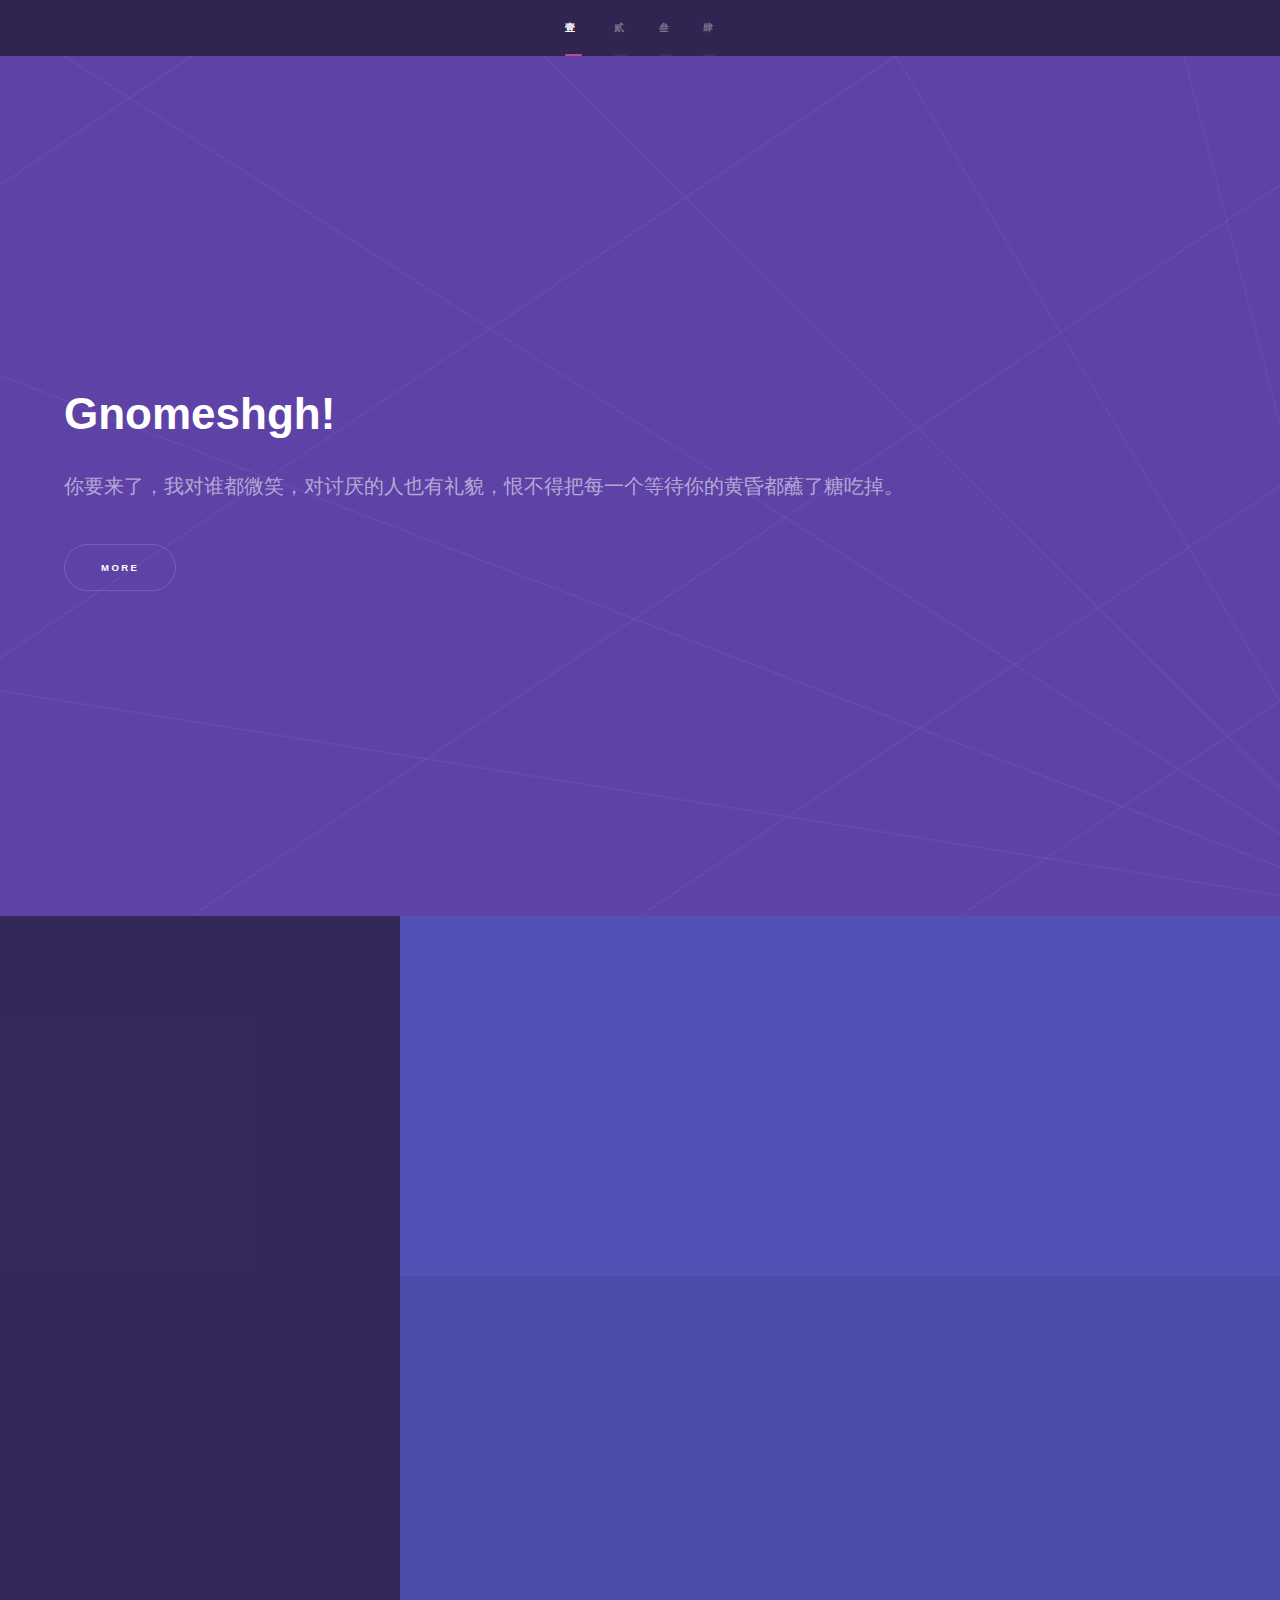
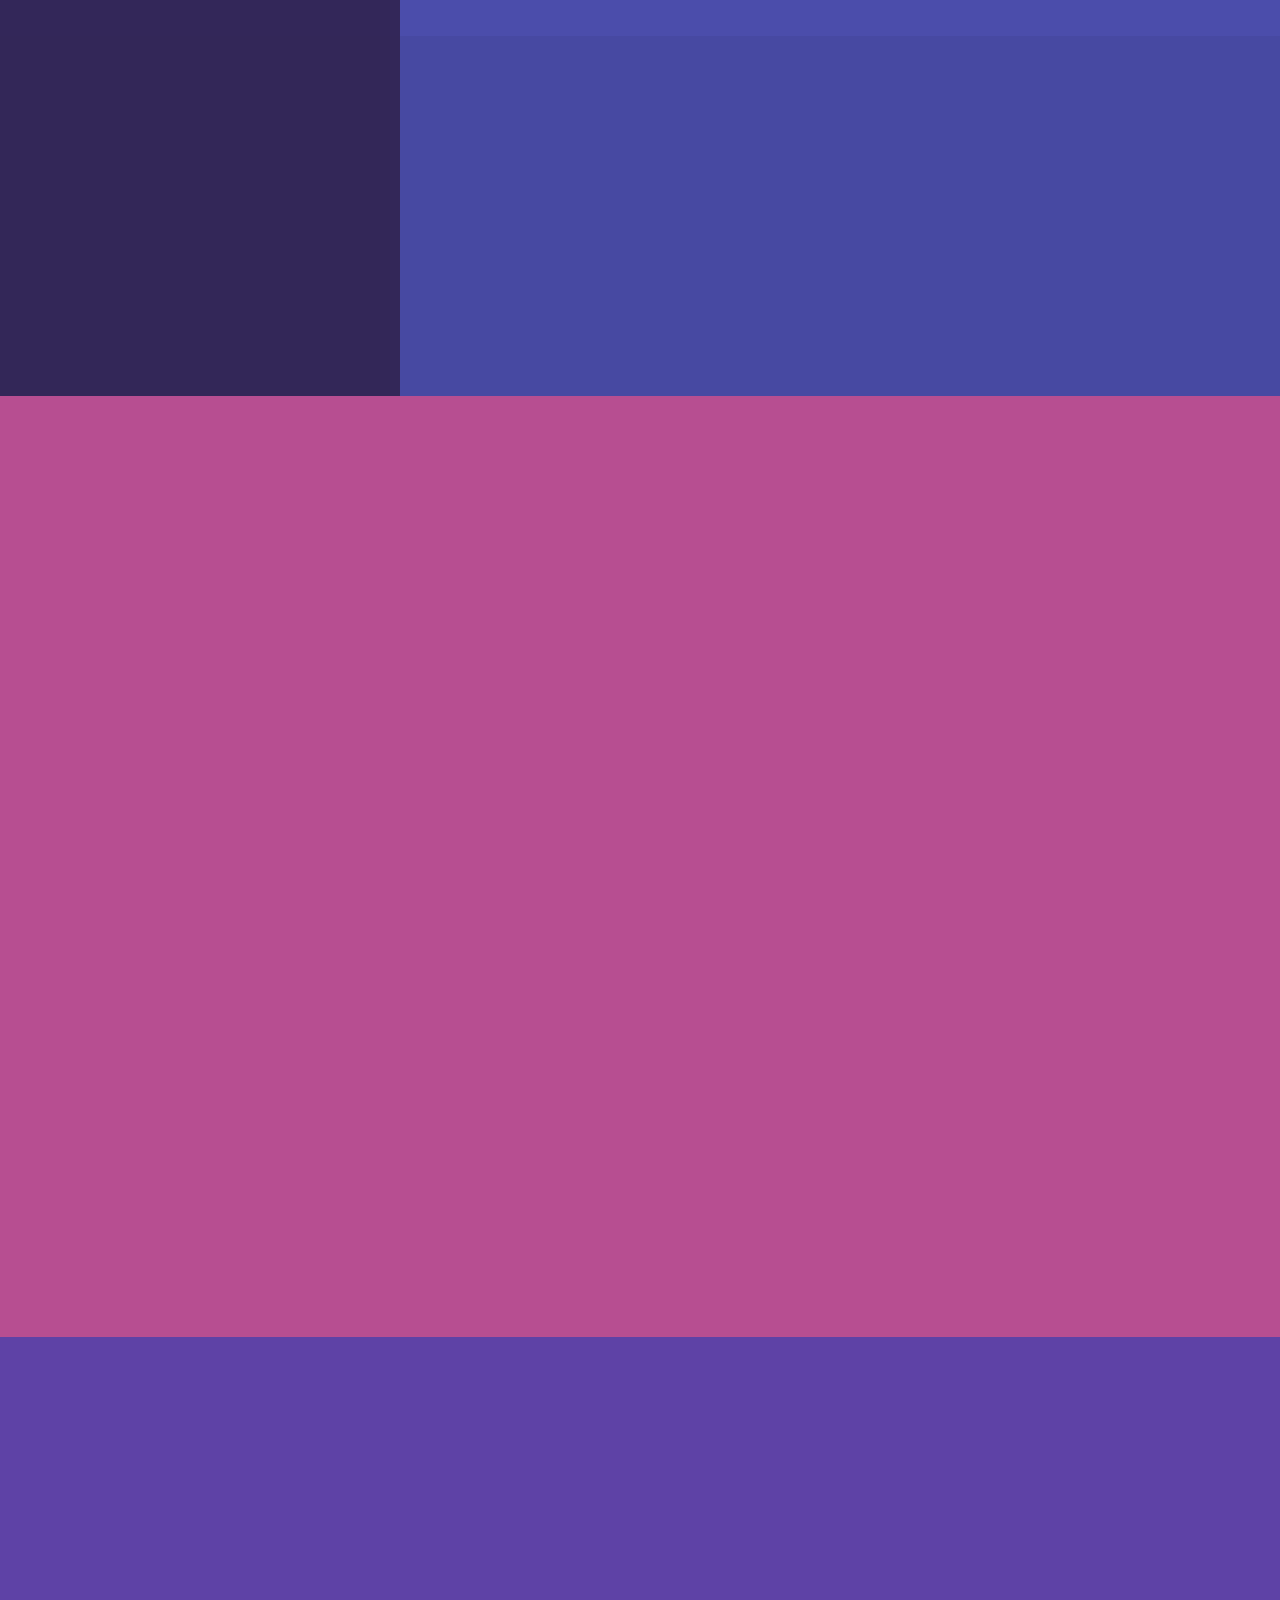
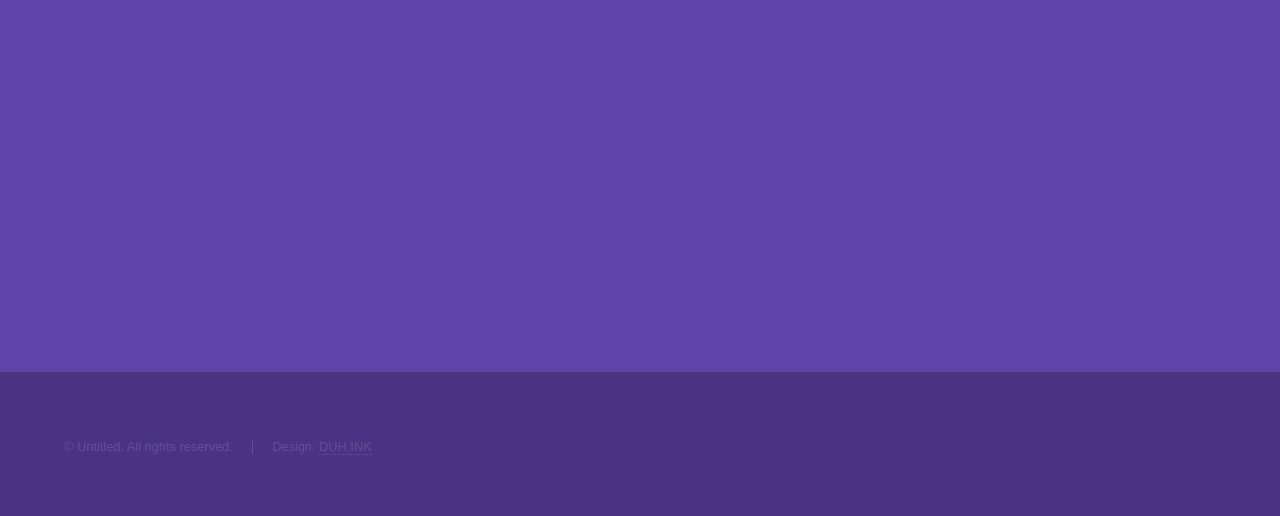
==== index.html @ c369864c "Add files via upload" ====
<!DOCTYPE HTML>
<!--
	Hyperspace by HTML5 UP
	html5up.net | @ajlkn
	Free for personal and commercial use under the CCA 3.0 license (html5up.net/license)
-->
<html>
	<head>
		<title>Welcome Gnomeshgh Website</title>
		<meta charset="utf-8" />
		<meta name="viewport" content="width=device-width, initial-scale=1, user-scalable=no" />
		<link rel="stylesheet" href="assets/css/main.css" />
		<noscript><link rel="stylesheet" href="assets/css/noscript.css" /></noscript>
	</head>
	<body class="is-preload">

		<!-- Sidebar -->
			<section id="sidebar">
				<div class="inner">
					<nav>
						<ul>
							<li><a href="#intro">壹&nbsp; </a></li>
							<li><a href="#one">貳</a></li>
							<li><a href="#two">叁</a></li>
							<li><a href="#three">肆</a></li>
						</ul>
					</nav>
				</div>
			</section>

		<!-- Wrapper -->
			<div id="wrapper">

				<!-- Intro -->
					<section id="intro" class="wrapper style1 fullscreen fade-up">
						<div class="inner">
							<h1>Gnomeshgh!</h1>
							<p>你要来了，我对谁都微笑，对讨厌的人也有礼貌，恨不得把每一个等待你的黄昏都蘸了糖吃掉。</p>
							<ul class="actions">
								<li><a href="#one" class="button scrolly">More</a></li>
							</ul>
						</div>
					</section>

				<!-- One -->
					<section id="one" class="wrapper style2 spotlights">
						<section>
							<a href="#" class="image"><img src="images/pic09.jpg" alt="" data-position="center center" /></a>
							<div class="content">
								<div class="inner">
									<h2>Sed ipsum dolor</h2>
									<p>Phasellus convallis elit id ullamcorper pulvinar. Duis aliquam turpis mauris, eu ultricies erat malesuada quis. Aliquam dapibus.</p>
									<ul class="actions">
										<li><a href="generic.html" class="button">Learn more</a></li>
									</ul>
								</div>
							</div>
						</section>
						<section>
							<a href="#" class="image"><img src="images/pic07.jpg" alt="" data-position="top center" /></a>
							<div class="content">
								<div class="inner">
									<h2>Feugiat consequat</h2>
									<p>Phasellus convallis elit id ullamcorper pulvinar. Duis aliquam turpis mauris, eu ultricies erat malesuada quis. Aliquam dapibus.</p>
									<ul class="actions">
										<li><a href="generic.html" class="button">Learn more</a></li>
									</ul>
								</div>
							</div>
						</section>
						<section>
							<a href="#" class="image"><img src="images/pic08.jpg" alt="" data-position="25% 25%" /></a>
							<div class="content">
								<div class="inner">
									<h2>Ultricies aliquam</h2>
									<p>Phasellus convallis elit id ullamcorper pulvinar. Duis aliquam turpis mauris, eu ultricies erat malesuada quis. Aliquam dapibus.</p>
									<ul class="actions">
										<li><a href="generic.html" class="button">Learn more</a></li>
									</ul>
								</div>
							</div>
						</section>
					</section>

				<!-- Two -->
					<section id="two" class="wrapper style3 fade-up">
						<div class="inner">
							<h2>What we do</h2>
							<p>Phasellus convallis elit id ullamcorper pulvinar. Duis aliquam turpis mauris, eu ultricies erat malesuada quis. Aliquam dapibus, lacus eget hendrerit bibendum, urna est aliquam sem, sit amet imperdiet est velit quis lorem.</p>
							<div class="features">
								<section>
									<span class="icon solid major fa-code"></span>
									<h3>Lorem ipsum amet</h3>
									<p>Phasellus convallis elit id ullam corper amet et pulvinar. Duis aliquam turpis mauris, sed ultricies erat dapibus.</p>
								</section>
								<section>
									<span class="icon solid major fa-lock"></span>
									<h3>Aliquam sed nullam</h3>
									<p>Phasellus convallis elit id ullam corper amet et pulvinar. Duis aliquam turpis mauris, sed ultricies erat dapibus.</p>
								</section>
								<section>
									<span class="icon solid major fa-cog"></span>
									<h3>Sed erat ullam corper</h3>
									<p>Phasellus convallis elit id ullam corper amet et pulvinar. Duis aliquam turpis mauris, sed ultricies erat dapibus.</p>
								</section>
								<section>
									<span class="icon solid major fa-desktop"></span>
									<h3>Veroeros quis lorem</h3>
									<p>Phasellus convallis elit id ullam corper amet et pulvinar. Duis aliquam turpis mauris, sed ultricies erat dapibus.</p>
								</section>
								<section>
									<span class="icon solid major fa-link"></span>
									<h3>Urna quis bibendum</h3>
									<p>Phasellus convallis elit id ullam corper amet et pulvinar. Duis aliquam turpis mauris, sed ultricies erat dapibus.</p>
								</section>
								<section>
									<span class="icon major fa-gem"></span>
									<h3>Aliquam urna dapibus</h3>
									<p>Phasellus convallis elit id ullam corper amet et pulvinar. Duis aliquam turpis mauris, sed ultricies erat dapibus.</p>
								</section>
							</div>
							<ul class="actions">
								<li><a href="generic.html" class="button">Learn more</a></li>
							</ul>
						</div>
					</section>

				<!-- Three -->
					<section id="three" class="wrapper style1 fade-up">
						<div class="inner">
							<h2>Get in touch</h2>
							<p>你被安稳地爱着呢，应该有做任何事的勇气。</p>
							<div class="split style1">
								<section>
									<form method="post" action="#">
										<div class="fields">
											<div class="field half">
												<label for="name">Name</label>
												<input type="text" name="name" id="name" />
											</div>
											<div class="field half">
												<label for="email">Email</label>
												<input type="text" name="email" id="email" />
											</div>
											<div class="field">
												<label for="message">Message</label>
												<textarea name="message" id="message" rows="5"></textarea>
											</div>
										</div>
										<ul class="actions">
											<li><a href="" class="button submit">Send Message</a></li>
										</ul>
									</form>
								</section>
								<section>
									<ul class="contact">
										<li>
											<h3>Address</h3>
											<span>No. 31 Stadium Road, Xiling District<br />
											Yichang, Hubei<br />
											China</span>
										</li>
										<li>
											<h3>Email</h3>
											<a href="#">1966512614@qq.com</a>
										</li>
										<li>
											<h3>Phone</h3>
											<span>(+86) 155-8316-6600</span>
										</li>
										<li>
											<h3>Social</h3>
											<ul class="icons">
												<li><a href="#" class="icon brands fa-twitter"><span class="label">Twitter</span></a></li>
												<li><a href="#" class="icon brands fa-facebook-f"><span class="label">Facebook</span></a></li>
												<li><a href="https://qdpj.github.io/#" class="icon brands fa-github"><span class="label">GitHub</span></a></li>
												<li><a href="#" class="icon brands fa-instagram"><span class="label">Instagram</span></a></li>
												<li><a href="#" class="icon brands fa-linkedin-in"><span class="label">LinkedIn</span></a></li>
											</ul>
										</li>
									</ul>
								</section>
							</div>
						</div>
					</section>

			</div>

		<!-- Footer -->
			<footer id="footer" class="wrapper style1-alt">
				<div class="inner">
					<ul class="menu">
						<li>&copy; Untitled. All rights reserved.</li><li>Design: <a href="http://www.duh.ink">DUH.INK</a></li>
					</ul>
				</div>
			</footer>

		<!-- Scripts -->
			<script src="assets/js/jquery.min.js"></script>
			<script src="assets/js/jquery.scrollex.min.js"></script>
			<script src="assets/js/jquery.scrolly.min.js"></script>
			<script src="assets/js/browser.min.js"></script>
			<script src="assets/js/breakpoints.min.js"></script>
			<script src="assets/js/util.js"></script>
			<script src="assets/js/main.js"></script>

	</body>
</html>
---- assets/css/main.css ----
@import url(fontawesome-all.min.css);

/*
	Hyperspace by HTML5 UP
	html5up.net | @ajlkn
	Free for personal and commercial use under the CCA 3.0 license (html5up.net/license)
*/

html, body, div, span, applet, object,
iframe, h1, h2, h3, h4, h5, h6, p, blockquote,
pre, a, abbr, acronym, address, big, cite,
code, del, dfn, em, img, ins, kbd, q, s, samp,
small, strike, strong, sub, sup, tt, var, b,
u, i, center, dl, dt, dd, ol, ul, li, fieldset,
form, label, legend, table, caption, tbody,
tfoot, thead, tr, th, td, article, aside,
canvas, details, embed, figure, figcaption,
footer, header, hgroup, menu, nav, output, ruby,
section, summary, time, mark, audio, video {
	margin: 0;
	padding: 0;
	border: 0;
	font-size: 100%;
	font: inherit;
	vertical-align: baseline;}

article, aside, details, figcaption, figure,
footer, header, hgroup, menu, nav, section {
	display: block;}

body {
	line-height: 1;
}

ol, ul {
	list-style: none;
}

blockquote, q {
	quotes: none;
}

	blockquote:before, blockquote:after, q:before, q:after {
		content: '';
		content: none;
	}

table {
	border-collapse: collapse;
	border-spacing: 0;
}

body {
	-webkit-text-size-adjust: none;
}

mark {
	background-color: transparent;
	color: inherit;
}

input::-moz-focus-inner {
	border: 0;
	padding: 0;
}

input, select, textarea {
	-moz-appearance: none;
	-webkit-appearance: none;
	-ms-appearance: none;
	appearance: none;
}

/* Basic */

	@-ms-viewport {
		width: device-width;
	}

	body {
		-ms-overflow-style: scrollbar;
	}

	@media screen and (max-width: 480px) {

		html, body {
			min-width: 320px;
		}

	}

	html {
		box-sizing: border-box;
	}

	*, *:before, *:after {
		box-sizing: inherit;
	}

	body {
		background: #312450;
	}

		body.is-preload *, body.is-preload *:before, body.is-preload *:after {
			-moz-animation: none !important;
			-webkit-animation: none !important;
			-ms-animation: none !important;
			animation: none !important;
			-moz-transition: none !important;
			-webkit-transition: none !important;
			-ms-transition: none !important;
			transition: none !important;
		}

/* Type */

	body, input, select, textarea {
		color: rgba(255, 255, 255, 0.55);
		font-family: Arial, Helvetica, sans-serif;
		font-size: 16.5pt;
		font-weight: normal;
		line-height: 1.75;
	}

		@media screen and (max-width: 1680px) {

			body, input, select, textarea {
				font-size: 13pt;
			}

		}

		@media screen and (max-width: 1280px) {

			body, input, select, textarea {
				font-size: 12pt;
			}

		}

		@media screen and (max-width: 360px) {

			body, input, select, textarea {
				font-size: 11pt;
			}

		}

	a {
		-moz-transition: color 0.2s ease, border-bottom-color 0.2s ease;
		-webkit-transition: color 0.2s ease, border-bottom-color 0.2s ease;
		-ms-transition: color 0.2s ease, border-bottom-color 0.2s ease;
		transition: color 0.2s ease, border-bottom-color 0.2s ease;
		border-bottom: dotted 1px rgba(255, 255, 255, 0.35);
		color: inherit;
		text-decoration: none;
	}

		a:hover {
			border-bottom-color: transparent;
			color: #ffffff;
		}

	strong, b {
		color: #ffffff;
		font-weight: bold;
	}

	em, i {
		font-style: italic;
	}

	p {
		margin: 0 0 2em 0;
	}

	h1, h2, h3, h4, h5, h6 {
		color: #ffffff;
		font-weight: bold;
		line-height: 1.5;
		margin: 0 0 0.5em 0;
	}

		h1 a, h2 a, h3 a, h4 a, h5 a, h6 a {
			color: inherit;
			text-decoration: none;
		}

	h1 {
		font-size: 2.75em;
	}

		h1.major {
			margin: 0 0 1.3em 0;
			position: relative;
			padding-bottom: 0.35em;
		}

			h1.major:after {
				background-image: -moz-linear-gradient(to right, #5e42a6, #b74e91);
				background-image: -webkit-linear-gradient(to right, #5e42a6, #b74e91);
				background-image: -ms-linear-gradient(to right, #5e42a6, #b74e91);
				background-image: linear-gradient(to right, #5e42a6, #b74e91);
				-moz-transition: max-width 0.2s ease;
				-webkit-transition: max-width 0.2s ease;
				-ms-transition: max-width 0.2s ease;
				transition: max-width 0.2s ease;
				border-radius: 0.2em;
				bottom: 0;
				content: '';
				height: 0.05em;
				position: absolute;
				right: 0;
				width: 100%;
			}

	h2 {
		font-size: 1.75em;
	}

	h3 {
		font-size: 1.1em;
	}

	h4 {
		font-size: 1em;
	}

	h5 {
		font-size: 0.8em;
	}

	h6 {
		font-size: 0.6em;
	}

	@media screen and (max-width: 736px) {

		h1 {
			font-size: 2em;
		}

		h2 {
			font-size: 1.25em;
		}

		h3 {
			font-size: 1em;
		}

		h4 {
			font-size: 0.8em;
		}

		h5 {
			font-size: 0.6em;
		}

		h6 {
			font-size: 0.6em;
		}

	}

	sub {
		font-size: 0.8em;
		position: relative;
		top: 0.5em;
	}

	sup {
		font-size: 0.8em;
		position: relative;
		top: -0.5em;
	}

	blockquote {
		border-left: solid 4px rgba(255, 255, 255, 0.15);
		font-style: italic;
		margin: 0 0 2em 0;
		padding: 0.5em 0 0.5em 2em;
	}

	code {
		background: rgba(255, 255, 255, 0.05);
		border-radius: 0.25em;
		border: solid 1px rgba(255, 255, 255, 0.15);
		font-family: "Courier New", monospace;
		font-size: 0.9em;
		margin: 0 0.25em;
		padding: 0.25em 0.65em;
	}

	pre {
		-webkit-overflow-scrolling: touch;
		font-family: "Courier New", monospace;
		font-size: 0.9em;
		margin: 0 0 2em 0;
	}

		pre code {
			display: block;
			line-height: 1.75em;
			padding: 1em 1.5em;
			overflow-x: auto;
		}

	hr {
		border: 0;
		border-bottom: solid 1px rgba(255, 255, 255, 0.15);
		margin: 2em 0;
	}

		hr.major {
			margin: 3em 0;
		}

	.align-left {
		text-align: left;
	}

	.align-center {
		text-align: center;
	}

	.align-right {
		text-align: right;
	}

/* Row */

	.row {
		display: flex;
		flex-wrap: wrap;
		box-sizing: border-box;
		align-items: stretch;
	}

		.row > * {
			box-sizing: border-box;
		}

		.row.gtr-uniform > * > :last-child {
			margin-bottom: 0;
		}

		.row.aln-left {
			justify-content: flex-start;
		}

		.row.aln-center {
			justify-content: center;
		}

		.row.aln-right {
			justify-content: flex-end;
		}

		.row.aln-top {
			align-items: flex-start;
		}

		.row.aln-middle {
			align-items: center;
		}

		.row.aln-bottom {
			align-items: flex-end;
		}

		.row > .imp {
			order: -1;
		}

		.row > .col-1 {
			width: 8.33333%;
		}

		.row > .off-1 {
			margin-left: 8.33333%;
		}

		.row > .col-2 {
			width: 16.66667%;
		}

		.row > .off-2 {
			margin-left: 16.66667%;
		}

		.row > .col-3 {
			width: 25%;
		}

		.row > .off-3 {
			margin-left: 25%;
		}

		.row > .col-4 {
			width: 33.33333%;
		}

		.row > .off-4 {
			margin-left: 33.33333%;
		}

		.row > .col-5 {
			width: 41.66667%;
		}

		.row > .off-5 {
			margin-left: 41.66667%;
		}

		.row > .col-6 {
			width: 50%;
		}

		.row > .off-6 {
			margin-left: 50%;
		}

		.row > .col-7 {
			width: 58.33333%;
		}

		.row > .off-7 {
			margin-left: 58.33333%;
		}

		.row > .col-8 {
			width: 66.66667%;
		}

		.row > .off-8 {
			margin-left: 66.66667%;
		}

		.row > .col-9 {
			width: 75%;
		}

		.row > .off-9 {
			margin-left: 75%;
		}

		.row > .col-10 {
			width: 83.33333%;
		}

		.row > .off-10 {
			margin-left: 83.33333%;
		}

		.row > .col-11 {
			width: 91.66667%;
		}

		.row > .off-11 {
			margin-left: 91.66667%;
		}

		.row > .col-12 {
			width: 100%;
		}

		.row > .off-12 {
			margin-left: 100%;
		}

		.row.gtr-0 {
			margin-top: 0;
			margin-left: 0em;
		}

			.row.gtr-0 > * {
				padding: 0 0 0 0em;
			}

			.row.gtr-0.gtr-uniform {
				margin-top: 0em;
			}

				.row.gtr-0.gtr-uniform > * {
					padding-top: 0em;
				}

		.row.gtr-25 {
			margin-top: 0;
			margin-left: -0.375em;
		}

			.row.gtr-25 > * {
				padding: 0 0 0 0.375em;
			}

			.row.gtr-25.gtr-uniform {
				margin-top: -0.375em;
			}

				.row.gtr-25.gtr-uniform > * {
					padding-top: 0.375em;
				}

		.row.gtr-50 {
			margin-top: 0;
			margin-left: -0.75em;
		}

			.row.gtr-50 > * {
				padding: 0 0 0 0.75em;
			}

			.row.gtr-50.gtr-uniform {
				margin-top: -0.75em;
			}

				.row.gtr-50.gtr-uniform > * {
					padding-top: 0.75em;
				}

		.row {
			margin-top: 0;
			margin-left: -1.5em;
		}

			.row > * {
				padding: 0 0 0 1.5em;
			}

			.row.gtr-uniform {
				margin-top: -1.5em;
			}

				.row.gtr-uniform > * {
					padding-top: 1.5em;
				}

		.row.gtr-150 {
			margin-top: 0;
			margin-left: -2.25em;
		}

			.row.gtr-150 > * {
				padding: 0 0 0 2.25em;
			}

			.row.gtr-150.gtr-uniform {
				margin-top: -2.25em;
			}

				.row.gtr-150.gtr-uniform > * {
					padding-top: 2.25em;
				}

		.row.gtr-200 {
			margin-top: 0;
			margin-left: -3em;
		}

			.row.gtr-200 > * {
				padding: 0 0 0 3em;
			}

			.row.gtr-200.gtr-uniform {
				margin-top: -3em;
			}

				.row.gtr-200.gtr-uniform > * {
					padding-top: 3em;
				}

		@media screen and (max-width: 1680px) {

			.row {
				display: flex;
				flex-wrap: wrap;
				box-sizing: border-box;
				align-items: stretch;
			}

				.row > * {
					box-sizing: border-box;
				}

				.row.gtr-uniform > * > :last-child {
					margin-bottom: 0;
				}

				.row.aln-left {
					justify-content: flex-start;
				}

				.row.aln-center {
					justify-content: center;
				}

				.row.aln-right {
					justify-content: flex-end;
				}

				.row.aln-top {
					align-items: flex-start;
				}

				.row.aln-middle {
					align-items: center;
				}

				.row.aln-bottom {
					align-items: flex-end;
				}

				.row > .imp-xlarge {
					order: -1;
				}

				.row > .col-1-xlarge {
					width: 8.33333%;
				}

				.row > .off-1-xlarge {
					margin-left: 8.33333%;
				}

				.row > .col-2-xlarge {
					width: 16.66667%;
				}

				.row > .off-2-xlarge {
					margin-left: 16.66667%;
				}

				.row > .col-3-xlarge {
					width: 25%;
				}

				.row > .off-3-xlarge {
					margin-left: 25%;
				}

				.row > .col-4-xlarge {
					width: 33.33333%;
				}

				.row > .off-4-xlarge {
					margin-left: 33.33333%;
				}

				.row > .col-5-xlarge {
					width: 41.66667%;
				}

				.row > .off-5-xlarge {
					margin-left: 41.66667%;
				}

				.row > .col-6-xlarge {
					width: 50%;
				}

				.row > .off-6-xlarge {
					margin-left: 50%;
				}

				.row > .col-7-xlarge {
					width: 58.33333%;
				}

				.row > .off-7-xlarge {
					margin-left: 58.33333%;
				}

				.row > .col-8-xlarge {
					width: 66.66667%;
				}

				.row > .off-8-xlarge {
					margin-left: 66.66667%;
				}

				.row > .col-9-xlarge {
					width: 75%;
				}

				.row > .off-9-xlarge {
					margin-left: 75%;
				}

				.row > .col-10-xlarge {
					width: 83.33333%;
				}

				.row > .off-10-xlarge {
					margin-left: 83.33333%;
				}

				.row > .col-11-xlarge {
					width: 91.66667%;
				}

				.row > .off-11-xlarge {
					margin-left: 91.66667%;
				}

				.row > .col-12-xlarge {
					width: 100%;
				}

				.row > .off-12-xlarge {
					margin-left: 100%;
				}

				.row.gtr-0 {
					margin-top: 0;
					margin-left: 0em;
				}

					.row.gtr-0 > * {
						padding: 0 0 0 0em;
					}

					.row.gtr-0.gtr-uniform {
						margin-top: 0em;
					}

						.row.gtr-0.gtr-uniform > * {
							padding-top: 0em;
						}

				.row.gtr-25 {
					margin-top: 0;
					margin-left: -0.375em;
				}

					.row.gtr-25 > * {
						padding: 0 0 0 0.375em;
					}

					.row.gtr-25.gtr-uniform {
						margin-top: -0.375em;
					}

						.row.gtr-25.gtr-uniform > * {
							padding-top: 0.375em;
						}

				.row.gtr-50 {
					margin-top: 0;
					margin-left: -0.75em;
				}

					.row.gtr-50 > * {
						padding: 0 0 0 0.75em;
					}

					.row.gtr-50.gtr-uniform {
						margin-top: -0.75em;
					}

						.row.gtr-50.gtr-uniform > * {
							padding-top: 0.75em;
						}

				.row {
					margin-top: 0;
					margin-left: -1.5em;
				}

					.row > * {
						padding: 0 0 0 1.5em;
					}

					.row.gtr-uniform {
						margin-top: -1.5em;
					}

						.row.gtr-uniform > * {
							padding-top: 1.5em;
						}

				.row.gtr-150 {
					margin-top: 0;
					margin-left: -2.25em;
				}

					.row.gtr-150 > * {
						padding: 0 0 0 2.25em;
					}

					.row.gtr-150.gtr-uniform {
						margin-top: -2.25em;
					}

						.row.gtr-150.gtr-uniform > * {
							padding-top: 2.25em;
						}

				.row.gtr-200 {
					margin-top: 0;
					margin-left: -3em;
				}

					.row.gtr-200 > * {
						padding: 0 0 0 3em;
					}

					.row.gtr-200.gtr-uniform {
						margin-top: -3em;
					}

						.row.gtr-200.gtr-uniform > * {
							padding-top: 3em;
						}

		}

		@media screen and (max-width: 1280px) {

			.row {
				display: flex;
				flex-wrap: wrap;
				box-sizing: border-box;
				align-items: stretch;
			}

				.row > * {
					box-sizing: border-box;
				}

				.row.gtr-uniform > * > :last-child {
					margin-bottom: 0;
				}

				.row.aln-left {
					justify-content: flex-start;
				}

				.row.aln-center {
					justify-content: center;
				}

				.row.aln-right {
					justify-content: flex-end;
				}

				.row.aln-top {
					align-items: flex-start;
				}

				.row.aln-middle {
					align-items: center;
				}

				.row.aln-bottom {
					align-items: flex-end;
				}

				.row > .imp-large {
					order: -1;
				}

				.row > .col-1-large {
					width: 8.33333%;
				}

				.row > .off-1-large {
					margin-left: 8.33333%;
				}

				.row > .col-2-large {
					width: 16.66667%;
				}

				.row > .off-2-large {
					margin-left: 16.66667%;
				}

				.row > .col-3-large {
					width: 25%;
				}

				.row > .off-3-large {
					margin-left: 25%;
				}

				.row > .col-4-large {
					width: 33.33333%;
				}

				.row > .off-4-large {
					margin-left: 33.33333%;
				}

				.row > .col-5-large {
					width: 41.66667%;
				}

				.row > .off-5-large {
					margin-left: 41.66667%;
				}

				.row > .col-6-large {
					width: 50%;
				}

				.row > .off-6-large {
					margin-left: 50%;
				}

				.row > .col-7-large {
					width: 58.33333%;
				}

				.row > .off-7-large {
					margin-left: 58.33333%;
				}

				.row > .col-8-large {
					width: 66.66667%;
				}

				.row > .off-8-large {
					margin-left: 66.66667%;
				}

				.row > .col-9-large {
					width: 75%;
				}

				.row > .off-9-large {
					margin-left: 75%;
				}

				.row > .col-10-large {
					width: 83.33333%;
				}

				.row > .off-10-large {
					margin-left: 83.33333%;
				}

				.row > .col-11-large {
					width: 91.66667%;
				}

				.row > .off-11-large {
					margin-left: 91.66667%;
				}

				.row > .col-12-large {
					width: 100%;
				}

				.row > .off-12-large {
					margin-left: 100%;
				}

				.row.gtr-0 {
					margin-top: 0;
					margin-left: 0em;
				}

					.row.gtr-0 > * {
						padding: 0 0 0 0em;
					}

					.row.gtr-0.gtr-uniform {
						margin-top: 0em;
					}

						.row.gtr-0.gtr-uniform > * {
							padding-top: 0em;
						}

				.row.gtr-25 {
					margin-top: 0;
					margin-left: -0.375em;
				}

					.row.gtr-25 > * {
						padding: 0 0 0 0.375em;
					}

					.row.gtr-25.gtr-uniform {
						margin-top: -0.375em;
					}

						.row.gtr-25.gtr-uniform > * {
							padding-top: 0.375em;
						}

				.row.gtr-50 {
					margin-top: 0;
					margin-left: -0.75em;
				}

					.row.gtr-50 > * {
						padding: 0 0 0 0.75em;
					}

					.row.gtr-50.gtr-uniform {
						margin-top: -0.75em;
					}

						.row.gtr-50.gtr-uniform > * {
							padding-top: 0.75em;
						}

				.row {
					margin-top: 0;
					margin-left: -1.5em;
				}

					.row > * {
						padding: 0 0 0 1.5em;
					}

					.row.gtr-uniform {
						margin-top: -1.5em;
					}

						.row.gtr-uniform > * {
							padding-top: 1.5em;
						}

				.row.gtr-150 {
					margin-top: 0;
					margin-left: -2.25em;
				}

					.row.gtr-150 > * {
						padding: 0 0 0 2.25em;
					}

					.row.gtr-150.gtr-uniform {
						margin-top: -2.25em;
					}

						.row.gtr-150.gtr-uniform > * {
							padding-top: 2.25em;
						}

				.row.gtr-200 {
					margin-top: 0;
					margin-left: -3em;
				}

					.row.gtr-200 > * {
						padding: 0 0 0 3em;
					}

					.row.gtr-200.gtr-uniform {
						margin-top: -3em;
					}

						.row.gtr-200.gtr-uniform > * {
							padding-top: 3em;
						}

		}

		@media screen and (max-width: 980px) {

			.row {
				display: flex;
				flex-wrap: wrap;
				box-sizing: border-box;
				align-items: stretch;
			}

				.row > * {
					box-sizing: border-box;
				}

				.row.gtr-uniform > * > :last-child {
					margin-bottom: 0;
				}

				.row.aln-left {
					justify-content: flex-start;
				}

				.row.aln-center {
					justify-content: center;
				}

				.row.aln-right {
					justify-content: flex-end;
				}

				.row.aln-top {
					align-items: flex-start;
				}

				.row.aln-middle {
					align-items: center;
				}

				.row.aln-bottom {
					align-items: flex-end;
				}

				.row > .imp-medium {
					order: -1;
				}

				.row > .col-1-medium {
					width: 8.33333%;
				}

				.row > .off-1-medium {
					margin-left: 8.33333%;
				}

				.row > .col-2-medium {
					width: 16.66667%;
				}

				.row > .off-2-medium {
					margin-left: 16.66667%;
				}

				.row > .col-3-medium {
					width: 25%;
				}

				.row > .off-3-medium {
					margin-left: 25%;
				}

				.row > .col-4-medium {
					width: 33.33333%;
				}

				.row > .off-4-medium {
					margin-left: 33.33333%;
				}

				.row > .col-5-medium {
					width: 41.66667%;
				}

				.row > .off-5-medium {
					margin-left: 41.66667%;
				}

				.row > .col-6-medium {
					width: 50%;
				}

				.row > .off-6-medium {
					margin-left: 50%;
				}

				.row > .col-7-medium {
					width: 58.33333%;
				}

				.row > .off-7-medium {
					margin-left: 58.33333%;
				}

				.row > .col-8-medium {
					width: 66.66667%;
				}

				.row > .off-8-medium {
					margin-left: 66.66667%;
				}

				.row > .col-9-medium {
					width: 75%;
				}

				.row > .off-9-medium {
					margin-left: 75%;
				}

				.row > .col-10-medium {
					width: 83.33333%;
				}

				.row > .off-10-medium {
					margin-left: 83.33333%;
				}

				.row > .col-11-medium {
					width: 91.66667%;
				}

				.row > .off-11-medium {
					margin-left: 91.66667%;
				}

				.row > .col-12-medium {
					width: 100%;
				}

				.row > .off-12-medium {
					margin-left: 100%;
				}

				.row.gtr-0 {
					margin-top: 0;
					margin-left: 0em;
				}

					.row.gtr-0 > * {
						padding: 0 0 0 0em;
					}

					.row.gtr-0.gtr-uniform {
						margin-top: 0em;
					}

						.row.gtr-0.gtr-uniform > * {
							padding-top: 0em;
						}

				.row.gtr-25 {
					margin-top: 0;
					margin-left: -0.375em;
				}

					.row.gtr-25 > * {
						padding: 0 0 0 0.375em;
					}

					.row.gtr-25.gtr-uniform {
						margin-top: -0.375em;
					}

						.row.gtr-25.gtr-uniform > * {
							padding-top: 0.375em;
						}

				.row.gtr-50 {
					margin-top: 0;
					margin-left: -0.75em;
				}

					.row.gtr-50 > * {
						padding: 0 0 0 0.75em;
					}

					.row.gtr-50.gtr-uniform {
						margin-top: -0.75em;
					}

						.row.gtr-50.gtr-uniform > * {
							padding-top: 0.75em;
						}

				.row {
					margin-top: 0;
					margin-left: -1.5em;
				}

					.row > * {
						padding: 0 0 0 1.5em;
					}

					.row.gtr-uniform {
						margin-top: -1.5em;
					}

						.row.gtr-uniform > * {
							padding-top: 1.5em;
						}

				.row.gtr-150 {
					margin-top: 0;
					margin-left: -2.25em;
				}

					.row.gtr-150 > * {
						padding: 0 0 0 2.25em;
					}

					.row.gtr-150.gtr-uniform {
						margin-top: -2.25em;
					}

						.row.gtr-150.gtr-uniform > * {
							padding-top: 2.25em;
						}

				.row.gtr-200 {
					margin-top: 0;
					margin-left: -3em;
				}

					.row.gtr-200 > * {
						padding: 0 0 0 3em;
					}

					.row.gtr-200.gtr-uniform {
						margin-top: -3em;
					}

						.row.gtr-200.gtr-uniform > * {
							padding-top: 3em;
						}

		}

		@media screen and (max-width: 736px) {

			.row {
				display: flex;
				flex-wrap: wrap;
				box-sizing: border-box;
				align-items: stretch;
			}

				.row > * {
					box-sizing: border-box;
				}

				.row.gtr-uniform > * > :last-child {
					margin-bottom: 0;
				}

				.row.aln-left {
					justify-content: flex-start;
				}

				.row.aln-center {
					justify-content: center;
				}

				.row.aln-right {
					justify-content: flex-end;
				}

				.row.aln-top {
					align-items: flex-start;
				}

				.row.aln-middle {
					align-items: center;
				}

				.row.aln-bottom {
					align-items: flex-end;
				}

				.row > .imp-small {
					order: -1;
				}

				.row > .col-1-small {
					width: 8.33333%;
				}

				.row > .off-1-small {
					margin-left: 8.33333%;
				}

				.row > .col-2-small {
					width: 16.66667%;
				}

				.row > .off-2-small {
					margin-left: 16.66667%;
				}

				.row > .col-3-small {
					width: 25%;
				}

				.row > .off-3-small {
					margin-left: 25%;
				}

				.row > .col-4-small {
					width: 33.33333%;
				}

				.row > .off-4-small {
					margin-left: 33.33333%;
				}

				.row > .col-5-small {
					width: 41.66667%;
				}

				.row > .off-5-small {
					margin-left: 41.66667%;
				}

				.row > .col-6-small {
					width: 50%;
				}

				.row > .off-6-small {
					margin-left: 50%;
				}

				.row > .col-7-small {
					width: 58.33333%;
				}

				.row > .off-7-small {
					margin-left: 58.33333%;
				}

				.row > .col-8-small {
					width: 66.66667%;
				}

				.row > .off-8-small {
					margin-left: 66.66667%;
				}

				.row > .col-9-small {
					width: 75%;
				}

				.row > .off-9-small {
					margin-left: 75%;
				}

				.row > .col-10-small {
					width: 83.33333%;
				}

				.row > .off-10-small {
					margin-left: 83.33333%;
				}

				.row > .col-11-small {
					width: 91.66667%;
				}

				.row > .off-11-small {
					margin-left: 91.66667%;
				}

				.row > .col-12-small {
					width: 100%;
				}

				.row > .off-12-small {
					margin-left: 100%;
				}

				.row.gtr-0 {
					margin-top: 0;
					margin-left: 0em;
				}

					.row.gtr-0 > * {
						padding: 0 0 0 0em;
					}

					.row.gtr-0.gtr-uniform {
						margin-top: 0em;
					}

						.row.gtr-0.gtr-uniform > * {
							padding-top: 0em;
						}

				.row.gtr-25 {
					margin-top: 0;
					margin-left: -0.375em;
				}

					.row.gtr-25 > * {
						padding: 0 0 0 0.375em;
					}

					.row.gtr-25.gtr-uniform {
						margin-top: -0.375em;
					}

						.row.gtr-25.gtr-uniform > * {
							padding-top: 0.375em;
						}

				.row.gtr-50 {
					margin-top: 0;
					margin-left: -0.75em;
				}

					.row.gtr-50 > * {
						padding: 0 0 0 0.75em;
					}

					.row.gtr-50.gtr-uniform {
						margin-top: -0.75em;
					}

						.row.gtr-50.gtr-uniform > * {
							padding-top: 0.75em;
						}

				.row {
					margin-top: 0;
					margin-left: -1.5em;
				}

					.row > * {
						padding: 0 0 0 1.5em;
					}

					.row.gtr-uniform {
						margin-top: -1.5em;
					}

						.row.gtr-uniform > * {
							padding-top: 1.5em;
						}

				.row.gtr-150 {
					margin-top: 0;
					margin-left: -2.25em;
				}

					.row.gtr-150 > * {
						padding: 0 0 0 2.25em;
					}

					.row.gtr-150.gtr-uniform {
						margin-top: -2.25em;
					}

						.row.gtr-150.gtr-uniform > * {
							padding-top: 2.25em;
						}

				.row.gtr-200 {
					margin-top: 0;
					margin-left: -3em;
				}

					.row.gtr-200 > * {
						padding: 0 0 0 3em;
					}

					.row.gtr-200.gtr-uniform {
						margin-top: -3em;
					}

						.row.gtr-200.gtr-uniform > * {
							padding-top: 3em;
						}

		}

		@media screen and (max-width: 480px) {

			.row {
				display: flex;
				flex-wrap: wrap;
				box-sizing: border-box;
				align-items: stretch;
			}

				.row > * {
					box-sizing: border-box;
				}

				.row.gtr-uniform > * > :last-child {
					margin-bottom: 0;
				}

				.row.aln-left {
					justify-content: flex-start;
				}

				.row.aln-center {
					justify-content: center;
				}

				.row.aln-right {
					justify-content: flex-end;
				}

				.row.aln-top {
					align-items: flex-start;
				}

				.row.aln-middle {
					align-items: center;
				}

				.row.aln-bottom {
					align-items: flex-end;
				}

				.row > .imp-xsmall {
					order: -1;
				}

				.row > .col-1-xsmall {
					width: 8.33333%;
				}

				.row > .off-1-xsmall {
					margin-left: 8.33333%;
				}

				.row > .col-2-xsmall {
					width: 16.66667%;
				}

				.row > .off-2-xsmall {
					margin-left: 16.66667%;
				}

				.row > .col-3-xsmall {
					width: 25%;
				}

				.row > .off-3-xsmall {
					margin-left: 25%;
				}

				.row > .col-4-xsmall {
					width: 33.33333%;
				}

				.row > .off-4-xsmall {
					margin-left: 33.33333%;
				}

				.row > .col-5-xsmall {
					width: 41.66667%;
				}

				.row > .off-5-xsmall {
					margin-left: 41.66667%;
				}

				.row > .col-6-xsmall {
					width: 50%;
				}

				.row > .off-6-xsmall {
					margin-left: 50%;
				}

				.row > .col-7-xsmall {
					width: 58.33333%;
				}

				.row > .off-7-xsmall {
					margin-left: 58.33333%;
				}

				.row > .col-8-xsmall {
					width: 66.66667%;
				}

				.row > .off-8-xsmall {
					margin-left: 66.66667%;
				}

				.row > .col-9-xsmall {
					width: 75%;
				}

				.row > .off-9-xsmall {
					margin-left: 75%;
				}

				.row > .col-10-xsmall {
					width: 83.33333%;
				}

				.row > .off-10-xsmall {
					margin-left: 83.33333%;
				}

				.row > .col-11-xsmall {
					width: 91.66667%;
				}

				.row > .off-11-xsmall {
					margin-left: 91.66667%;
				}

				.row > .col-12-xsmall {
					width: 100%;
				}

				.row > .off-12-xsmall {
					margin-left: 100%;
				}

				.row.gtr-0 {
					margin-top: 0;
					margin-left: 0em;
				}

					.row.gtr-0 > * {
						padding: 0 0 0 0em;
					}

					.row.gtr-0.gtr-uniform {
						margin-top: 0em;
					}

						.row.gtr-0.gtr-uniform > * {
							padding-top: 0em;
						}

				.row.gtr-25 {
					margin-top: 0;
					margin-left: -0.375em;
				}

					.row.gtr-25 > * {
						padding: 0 0 0 0.375em;
					}

					.row.gtr-25.gtr-uniform {
						margin-top: -0.375em;
					}

						.row.gtr-25.gtr-uniform > * {
							padding-top: 0.375em;
						}

				.row.gtr-50 {
					margin-top: 0;
					margin-left: -0.75em;
				}

					.row.gtr-50 > * {
						padding: 0 0 0 0.75em;
					}

					.row.gtr-50.gtr-uniform {
						margin-top: -0.75em;
					}

						.row.gtr-50.gtr-uniform > * {
							padding-top: 0.75em;
						}

				.row {
					margin-top: 0;
					margin-left: -1.5em;
				}

					.row > * {
						padding: 0 0 0 1.5em;
					}

					.row.gtr-uniform {
						margin-top: -1.5em;
					}

						.row.gtr-uniform > * {
							padding-top: 1.5em;
						}

				.row.gtr-150 {
					margin-top: 0;
					margin-left: -2.25em;
				}

					.row.gtr-150 > * {
						padding: 0 0 0 2.25em;
					}

					.row.gtr-150.gtr-uniform {
						margin-top: -2.25em;
					}

						.row.gtr-150.gtr-uniform > * {
							padding-top: 2.25em;
						}

				.row.gtr-200 {
					margin-top: 0;
					margin-left: -3em;
				}

					.row.gtr-200 > * {
						padding: 0 0 0 3em;
					}

					.row.gtr-200.gtr-uniform {
						margin-top: -3em;
					}

						.row.gtr-200.gtr-uniform > * {
							padding-top: 3em;
						}

		}

/* Box */

	.box {
		border-radius: 0.25em;
		border: solid 1px rgba(255, 255, 255, 0.15);
		margin-bottom: 2em;
		padding: 1.5em;
	}

		.box > :last-child,
		.box > :last-child > :last-child,
		.box > :last-child > :last-child > :last-child {
			margin-bottom: 0;
		}

		.box.alt {
			border: 0;
			border-radius: 0;
			padding: 0;
		}

/* Button */

	input[type="submit"],
	input[type="reset"],
	input[type="button"],
	button,
	.button {
		-moz-appearance: none;
		-webkit-appearance: none;
		-ms-appearance: none;
		appearance: none;
		-moz-transition: border-color 0.2s ease;
		-webkit-transition: border-color 0.2s ease;
		-ms-transition: border-color 0.2s ease;
		transition: border-color 0.2s ease;
		background-color: transparent;
		border: solid 1px !important;
		border-color: rgba(255, 255, 255, 0.15) !important;
		border-radius: 3em;
		color: #ffffff !important;
		cursor: pointer;
		display: inline-block;
		font-size: 0.6em;
		font-weight: bold;
		height: calc(4.75em + 2px);
		letter-spacing: 0.25em;
		line-height: 4.75em;
		outline: 0;
		padding: 0 3.75em;
		position: relative;
		text-align: center;
		text-decoration: none;
		text-transform: uppercase;
		white-space: nowrap;
	}

		input[type="submit"]:after,
		input[type="reset"]:after,
		input[type="button"]:after,
		button:after,
		.button:after {
			-moz-transform: scale(0.25);
			-webkit-transform: scale(0.25);
			-ms-transform: scale(0.25);
			transform: scale(0.25);
			pointer-events: none;
			-moz-transition: opacity 0.2s ease, -moz-transform 0.2s ease;
			-webkit-transition: opacity 0.2s ease, -webkit-transform 0.2s ease;
			-ms-transition: opacity 0.2s ease, -ms-transform 0.2s ease;
			transition: opacity 0.2s ease, transform 0.2s ease;
			background: #ffffff;
			border-radius: 3em;
			content: '';
			height: 100%;
			left: 0;
			opacity: 0;
			position: absolute;
			top: 0;
			width: 100%;
		}

		input[type="submit"].icon:before,
		input[type="reset"].icon:before,
		input[type="button"].icon:before,
		button.icon:before,
		.button.icon:before {
			margin-right: 0.75em;
		}

		input[type="submit"].fit,
		input[type="reset"].fit,
		input[type="button"].fit,
		button.fit,
		.button.fit {
			width: 100%;
		}

		input[type="submit"].small,
		input[type="reset"].small,
		input[type="button"].small,
		button.small,
		.button.small {
			font-size: 0.4em;
		}

		input[type="submit"].large,
		input[type="reset"].large,
		input[type="button"].large,
		button.large,
		.button.large {
			font-size: 0.8em;
		}

		input[type="submit"].primary,
		input[type="reset"].primary,
		input[type="button"].primary,
		button.primary,
		.button.primary {
			background-color: #ffffff;
			color: #312450 !important;
		}

			input[type="submit"].primary:after,
			input[type="reset"].primary:after,
			input[type="button"].primary:after,
			button.primary:after,
			.button.primary:after {
				display: none;
			}

		input[type="submit"].disabled, input[type="submit"]:disabled,
		input[type="reset"].disabled,
		input[type="reset"]:disabled,
		input[type="button"].disabled,
		input[type="button"]:disabled,
		button.disabled,
		button:disabled,
		.button.disabled,
		.button:disabled {
			cursor: default;
			opacity: 0.5;
			pointer-events: none;
		}

		input[type="submit"]:hover,
		input[type="reset"]:hover,
		input[type="button"]:hover,
		button:hover,
		.button:hover {
			border-color: rgba(255, 255, 255, 0.55) !important;
		}

			input[type="submit"]:hover:after,
			input[type="reset"]:hover:after,
			input[type="button"]:hover:after,
			button:hover:after,
			.button:hover:after {
				opacity: 0.05;
				-moz-transform: scale(1);
				-webkit-transform: scale(1);
				-ms-transform: scale(1);
				transform: scale(1);
			}

			input[type="submit"]:hover:active,
			input[type="reset"]:hover:active,
			input[type="button"]:hover:active,
			button:hover:active,
			.button:hover:active {
				border-color: #ffffff !important;
			}

				input[type="submit"]:hover:active:after,
				input[type="reset"]:hover:active:after,
				input[type="button"]:hover:active:after,
				button:hover:active:after,
				.button:hover:active:after {
					opacity: 0.1;
				}

/* Features */

	.features {
		display: -moz-flex;
		display: -webkit-flex;
		display: -ms-flex;
		display: flex;
		-moz-flex-wrap: wrap;
		-webkit-flex-wrap: wrap;
		-ms-flex-wrap: wrap;
		flex-wrap: wrap;
		border-radius: 0.25em;
		border: solid 1px rgba(255, 255, 255, 0.15);
		background: rgba(255, 255, 255, 0.05);
		margin: 0 0 2em 0;
	}

		.features section {
			padding: 3.5em 3em 1em 7em ;
			width: 50%;
			border-top: solid 1px rgba(255, 255, 255, 0.15);
			position: relative;
		}

			.features section:nth-child(-n + 2) {
				border-top-width: 0;
			}

			.features section:nth-child(2n) {
				border-left: solid 1px rgba(255, 255, 255, 0.15);
			}

			.features section .icon {
				-moz-transition: opacity 0.5s ease, -moz-transform 0.5s ease;
				-webkit-transition: opacity 0.5s ease, -webkit-transform 0.5s ease;
				-ms-transition: opacity 0.5s ease, -ms-transform 0.5s ease;
				transition: opacity 0.5s ease, transform 0.5s ease;
				-moz-transition-delay: 1s;
				-webkit-transition-delay: 1s;
				-ms-transition-delay: 1s;
				transition-delay: 1s;
				-moz-transform: scale(1);
				-webkit-transform: scale(1);
				-ms-transform: scale(1);
				transform: scale(1);
				position: absolute;
				left: 3em;
				top: 3em;
				opacity: 1;
			}

			.features section:nth-child(1) .icon {
				-moz-transition-delay: 0.15s;
				-webkit-transition-delay: 0.15s;
				-ms-transition-delay: 0.15s;
				transition-delay: 0.15s;
			}

			.features section:nth-child(2) .icon {
				-moz-transition-delay: 0.3s;
				-webkit-transition-delay: 0.3s;
				-ms-transition-delay: 0.3s;
				transition-delay: 0.3s;
			}

			.features section:nth-child(3) .icon {
				-moz-transition-delay: 0.45s;
				-webkit-transition-delay: 0.45s;
				-ms-transition-delay: 0.45s;
				transition-delay: 0.45s;
			}

			.features section:nth-child(4) .icon {
				-moz-transition-delay: 0.6s;
				-webkit-transition-delay: 0.6s;
				-ms-transition-delay: 0.6s;
				transition-delay: 0.6s;
			}

			.features section:nth-child(5) .icon {
				-moz-transition-delay: 0.75s;
				-webkit-transition-delay: 0.75s;
				-ms-transition-delay: 0.75s;
				transition-delay: 0.75s;
			}

			.features section:nth-child(6) .icon {
				-moz-transition-delay: 0.9s;
				-webkit-transition-delay: 0.9s;
				-ms-transition-delay: 0.9s;
				transition-delay: 0.9s;
			}

			.features section:nth-child(7) .icon {
				-moz-transition-delay: 1.05s;
				-webkit-transition-delay: 1.05s;
				-ms-transition-delay: 1.05s;
				transition-delay: 1.05s;
			}

			.features section:nth-child(8) .icon {
				-moz-transition-delay: 1.2s;
				-webkit-transition-delay: 1.2s;
				-ms-transition-delay: 1.2s;
				transition-delay: 1.2s;
			}

			.features section:nth-child(9) .icon {
				-moz-transition-delay: 1.35s;
				-webkit-transition-delay: 1.35s;
				-ms-transition-delay: 1.35s;
				transition-delay: 1.35s;
			}

			.features section:nth-child(10) .icon {
				-moz-transition-delay: 1.5s;
				-webkit-transition-delay: 1.5s;
				-ms-transition-delay: 1.5s;
				transition-delay: 1.5s;
			}

			.features section:nth-child(11) .icon {
				-moz-transition-delay: 1.65s;
				-webkit-transition-delay: 1.65s;
				-ms-transition-delay: 1.65s;
				transition-delay: 1.65s;
			}

			.features section:nth-child(12) .icon {
				-moz-transition-delay: 1.8s;
				-webkit-transition-delay: 1.8s;
				-ms-transition-delay: 1.8s;
				transition-delay: 1.8s;
			}

			.features section:nth-child(13) .icon {
				-moz-transition-delay: 1.95s;
				-webkit-transition-delay: 1.95s;
				-ms-transition-delay: 1.95s;
				transition-delay: 1.95s;
			}

			.features section:nth-child(14) .icon {
				-moz-transition-delay: 2.1s;
				-webkit-transition-delay: 2.1s;
				-ms-transition-delay: 2.1s;
				transition-delay: 2.1s;
			}

			.features section:nth-child(15) .icon {
				-moz-transition-delay: 2.25s;
				-webkit-transition-delay: 2.25s;
				-ms-transition-delay: 2.25s;
				transition-delay: 2.25s;
			}

			.features section:nth-child(16) .icon {
				-moz-transition-delay: 2.4s;
				-webkit-transition-delay: 2.4s;
				-ms-transition-delay: 2.4s;
				transition-delay: 2.4s;
			}

			.features section:nth-child(17) .icon {
				-moz-transition-delay: 2.55s;
				-webkit-transition-delay: 2.55s;
				-ms-transition-delay: 2.55s;
				transition-delay: 2.55s;
			}

			.features section:nth-child(18) .icon {
				-moz-transition-delay: 2.7s;
				-webkit-transition-delay: 2.7s;
				-ms-transition-delay: 2.7s;
				transition-delay: 2.7s;
			}

			.features section:nth-child(19) .icon {
				-moz-transition-delay: 2.85s;
				-webkit-transition-delay: 2.85s;
				-ms-transition-delay: 2.85s;
				transition-delay: 2.85s;
			}

			.features section:nth-child(20) .icon {
				-moz-transition-delay: 3s;
				-webkit-transition-delay: 3s;
				-ms-transition-delay: 3s;
				transition-delay: 3s;
			}

		.features.inactive section .icon {
			-moz-transform: scale(0.5);
			-webkit-transform: scale(0.5);
			-ms-transform: scale(0.5);
			transform: scale(0.5);
			opacity: 0;
		}

		@media screen and (max-width: 980px) {

			.features {
				display: block;
			}

				.features section {
					border-top-width: 1px !important;
					border-left-width: 0 !important;
					width: 100%;
				}

					.features section:first-child {
						border-top-width: 0 !important;
					}

		}

		@media screen and (max-width: 736px) {

			.features section {
				padding: 2.5em 1.5em 0.1em 5.5em ;
			}

				.features section .icon {
					left: 1.5em;
					top: 2em;
				}

		}

		@media screen and (max-width: 480px) {

			.features section {
				padding: 2em 1.5em 0.1em 1.5em ;
			}

				.features section .icon {
					left: 0;
					position: relative;
					top: 0;
				}

		}

/* Form */

	form {
		margin: 0 0 2em 0;
	}

		form > :last-child {
			margin-bottom: 0;
		}

		form > .fields {
			display: -moz-flex;
			display: -webkit-flex;
			display: -ms-flex;
			display: flex;
			-moz-flex-wrap: wrap;
			-webkit-flex-wrap: wrap;
			-ms-flex-wrap: wrap;
			flex-wrap: wrap;
			width: calc(100% + 3em);
			margin: -1.5em 0 2em -1.5em;
		}

			form > .fields > .field {
				-moz-flex-grow: 0;
				-webkit-flex-grow: 0;
				-ms-flex-grow: 0;
				flex-grow: 0;
				-moz-flex-shrink: 0;
				-webkit-flex-shrink: 0;
				-ms-flex-shrink: 0;
				flex-shrink: 0;
				padding: 1.5em 0 0 1.5em;
				width: calc(100% - 1.5em);
			}

				form > .fields > .field.half {
					width: calc(50% - 0.75em);
				}

				form > .fields > .field.third {
					width: calc(100%/3 - 0.5em);
				}

				form > .fields > .field.quarter {
					width: calc(25% - 0.375em);
				}

		@media screen and (max-width: 480px) {

			form > .fields {
				width: calc(100% + 3em);
				margin: -1.5em 0 2em -1.5em;
			}

				form > .fields > .field {
					padding: 1.5em 0 0 1.5em;
					width: calc(100% - 1.5em);
				}

					form > .fields > .field.half {
						width: calc(100% - 1.5em);
					}

					form > .fields > .field.third {
						width: calc(100% - 1.5em);
					}

					form > .fields > .field.quarter {
						width: calc(100% - 1.5em);
					}

		}

	label {
		color: #ffffff;
		font-weight: bold;
		line-height: 1.5;
		margin: 0 0 0.7em 0;
		display: block;
		font-size: 1.1em;
	}

	input[type="text"],
	input[type="password"],
	input[type="email"],
	input[type="tel"],
	select,
	textarea {
		-moz-appearance: none;
		-webkit-appearance: none;
		-ms-appearance: none;
		appearance: none;
		background: rgba(255, 255, 255, 0.05);
		border-radius: 0.25em;
		border: none;
		border: solid 1px rgba(255, 255, 255, 0.15);
		color: inherit;
		display: block;
		outline: 0;
		padding: 0 1em;
		text-decoration: none;
		width: 100%;
	}

		input[type="text"]:invalid,
		input[type="password"]:invalid,
		input[type="email"]:invalid,
		input[type="tel"]:invalid,
		select:invalid,
		textarea:invalid {
			box-shadow: none;
		}

		input[type="text"]:focus,
		input[type="password"]:focus,
		input[type="email"]:focus,
		input[type="tel"]:focus,
		select:focus,
		textarea:focus {
			border-color: #ffffff;
			box-shadow: 0 0 0 1px #ffffff;
		}

	select {
		background-image: url("data:image/svg+xml;charset=utf8,%3Csvg xmlns='http://www.w3.org/2000/svg' width='40' height='40' preserveAspectRatio='none' viewBox='0 0 40 40'%3E%3Cpath d='M9.4,12.3l10.4,10.4l10.4-10.4c0.2-0.2,0.5-0.4,0.9-0.4c0.3,0,0.6,0.1,0.9,0.4l3.3,3.3c0.2,0.2,0.4,0.5,0.4,0.9 c0,0.4-0.1,0.6-0.4,0.9L20.7,31.9c-0.2,0.2-0.5,0.4-0.9,0.4c-0.3,0-0.6-0.1-0.9-0.4L4.3,17.3c-0.2-0.2-0.4-0.5-0.4-0.9 c0-0.4,0.1-0.6,0.4-0.9l3.3-3.3c0.2-0.2,0.5-0.4,0.9-0.4S9.1,12.1,9.4,12.3z' fill='rgba(255, 255, 255, 0.15)' /%3E%3C/svg%3E");
		background-size: 1.25rem;
		background-repeat: no-repeat;
		background-position: calc(100% - 1rem) center;
		height: 2.75em;
		padding-right: 2.75em;
		text-overflow: ellipsis;
	}

		select option {
			color: #ffffff;
			background: #312450;
		}

		select:focus::-ms-value {
			background-color: transparent;
		}

		select::-ms-expand {
			display: none;
		}

	input[type="text"],
	input[type="password"],
	input[type="email"],
	select {
		height: 2.75em;
	}

	textarea {
		padding: 0.75em 1em;
	}

		body.is-ie textarea {
			min-height: 10em;
		}

	input[type="checkbox"],
	input[type="radio"] {
		-moz-appearance: none;
		-webkit-appearance: none;
		-ms-appearance: none;
		appearance: none;
		display: block;
		float: left;
		margin-right: -2em;
		opacity: 0;
		width: 1em;
		z-index: -1;
	}

		input[type="checkbox"] + label,
		input[type="radio"] + label {
			text-decoration: none;
			color: rgba(255, 255, 255, 0.55);
			cursor: pointer;
			display: inline-block;
			font-size: 1em;
			font-weight: normal;
			padding-left: 2.4em;
			padding-right: 0.75em;
			position: relative;
		}

			input[type="checkbox"] + label:before,
			input[type="radio"] + label:before {
				-moz-osx-font-smoothing: grayscale;
				-webkit-font-smoothing: antialiased;
				display: inline-block;
				font-style: normal;
				font-variant: normal;
				text-rendering: auto;
				line-height: 1;
				text-transform: none !important;
				font-family: 'Font Awesome 5 Free';
				font-weight: 900;
			}

			input[type="checkbox"] + label:before,
			input[type="radio"] + label:before {
				background: rgba(255, 255, 255, 0.05);
				border-radius: 0.25em;
				border: solid 1px rgba(255, 255, 255, 0.15);
				content: '';
				display: inline-block;
				font-size: 0.8em;
				height: 2.0625em;
				left: 0;
				line-height: 2.0625em;
				position: absolute;
				text-align: center;
				top: 0;
				width: 2.0625em;
			}

		input[type="checkbox"]:checked + label:before,
		input[type="radio"]:checked + label:before {
			background: #ffffff;
			border-color: #ffffff;
			color: #b74e91;
			content: '\f00c';
		}

		input[type="checkbox"]:focus + label:before,
		input[type="radio"]:focus + label:before {
			border-color: #ffffff;
			box-shadow: 0 0 0 1px #ffffff;
		}

	input[type="checkbox"] + label:before {
		border-radius: 0.25em;
	}

	input[type="radio"] + label:before {
		border-radius: 100%;
	}

	::-webkit-input-placeholder {
		color: rgba(255, 255, 255, 0.35) !important;
		opacity: 1.0;
	}

	:-moz-placeholder {
		color: rgba(255, 255, 255, 0.35) !important;
		opacity: 1.0;
	}

	::-moz-placeholder {
		color: rgba(255, 255, 255, 0.35) !important;
		opacity: 1.0;
	}

	:-ms-input-placeholder {
		color: rgba(255, 255, 255, 0.35) !important;
		opacity: 1.0;
	}

/* Icon */

	.icon {
		text-decoration: none;
		border-bottom: none;
		position: relative;
	}

		.icon:before {
			-moz-osx-font-smoothing: grayscale;
			-webkit-font-smoothing: antialiased;
			display: inline-block;
			font-style: normal;
			font-variant: normal;
			text-rendering: auto;
			line-height: 1;
			text-transform: none !important;
			font-family: 'Font Awesome 5 Free';
			font-weight: 400;
		}

		.icon > .label {
			display: none;
		}

		.icon:before {
			line-height: inherit;
		}

		.icon.solid:before {
			font-weight: 900;
		}

		.icon.brands:before {
			font-family: 'Font Awesome 5 Brands';
		}

		.icon.major {
			width: 2.5em;
			height: 2.5em;
			display: block;
			background: #ffffff;
			border-radius: 100%;
			color: #312450;
			text-align: center;
			line-height: 2.5em;
			margin: 0 0 1.3em 0;
		}

			.icon.major:before {
				font-size: 1.25em;
			}

				.wrapper.style1 .icon.major:before {
					color: #5e42a6;
				}

				.wrapper.style1-alt .icon.major:before {
					color: #493382;
				}

				.wrapper.style2 .icon.major:before {
					color: #5052b5;
				}

				.wrapper.style2-alt .icon.major:before {
					color: #3e4094;
				}

				.wrapper.style3 .icon.major:before {
					color: #b74e91;
				}

				.wrapper.style3-alt .icon.major:before {
					color: #953d75;
				}

/* Image */

	.image {
		border-radius: 0.25em;
		border: 0;
		display: inline-block;
		position: relative;
	}

		.image img {
			border-radius: 0.25em;
			display: block;
		}

		.image.left, .image.right {
			max-width: 40%;
		}

			.image.left img, .image.right img {
				width: 100%;
			}

		.image.left {
			float: left;
			margin: 0 1.5em 1em 0;
			top: 0.25em;
		}

		.image.right {
			float: right;
			margin: 0 0 1em 1.5em;
			top: 0.25em;
		}

		.image.fit {
			display: block;
			margin: 0 0 2em 0;
			width: 100%;
		}

			.image.fit img {
				width: 100%;
			}

		.image.main {
			display: block;
			margin: 0 0 3em 0;
			width: 100%;
		}

			.image.main img {
				width: 100%;
			}

/* List */

	ol {
		list-style: decimal;
		margin: 0 0 2em 0;
		padding-left: 1.25em;
	}

		ol li {
			padding-left: 0.25em;
		}

	ul {
		list-style: disc;
		margin: 0 0 2em 0;
		padding-left: 1em;
	}

		ul li {
			padding-left: 0.5em;
		}

		ul.alt {
			list-style: none;
			padding-left: 0;
		}

			ul.alt li {
				border-top: solid 1px rgba(255, 255, 255, 0.15);
				padding: 0.5em 0;
			}

				ul.alt li:first-child {
					border-top: 0;
					padding-top: 0;
				}

	dl {
		margin: 0 0 2em 0;
	}

		dl dt {
			display: block;
			font-weight: bold;
			margin: 0 0 1em 0;
		}

		dl dd {
			margin-left: 2em;
		}

/* Actions */

	ul.actions {
		display: -moz-flex;
		display: -webkit-flex;
		display: -ms-flex;
		display: flex;
		cursor: default;
		list-style: none;
		margin-left: -1em;
		padding-left: 0;
	}

		ul.actions li {
			padding: 0 0 0 1em;
			vertical-align: middle;
		}

		ul.actions.special {
			-moz-justify-content: center;
			-webkit-justify-content: center;
			-ms-justify-content: center;
			justify-content: center;
			width: 100%;
			margin-left: 0;
		}

			ul.actions.special li:first-child {
				padding-left: 0;
			}

		ul.actions.stacked {
			-moz-flex-direction: column;
			-webkit-flex-direction: column;
			-ms-flex-direction: column;
			flex-direction: column;
			margin-left: 0;
		}

			ul.actions.stacked li {
				padding: 1.3em 0 0 0;
			}

				ul.actions.stacked li:first-child {
					padding-top: 0;
				}

		ul.actions.fit {
			width: calc(100% + 1em);
		}

			ul.actions.fit li {
				-moz-flex-grow: 1;
				-webkit-flex-grow: 1;
				-ms-flex-grow: 1;
				flex-grow: 1;
				-moz-flex-shrink: 1;
				-webkit-flex-shrink: 1;
				-ms-flex-shrink: 1;
				flex-shrink: 1;
				width: 100%;
			}

				ul.actions.fit li > * {
					width: 100%;
				}

			ul.actions.fit.stacked {
				width: 100%;
			}

		@media screen and (max-width: 480px) {

			ul.actions:not(.fixed) {
				-moz-flex-direction: column;
				-webkit-flex-direction: column;
				-ms-flex-direction: column;
				flex-direction: column;
				margin-left: 0;
				width: 100% !important;
			}

				ul.actions:not(.fixed) li {
					-moz-flex-grow: 1;
					-webkit-flex-grow: 1;
					-ms-flex-grow: 1;
					flex-grow: 1;
					-moz-flex-shrink: 1;
					-webkit-flex-shrink: 1;
					-ms-flex-shrink: 1;
					flex-shrink: 1;
					padding: 1em 0 0 0;
					text-align: center;
					width: 100%;
				}

					ul.actions:not(.fixed) li > * {
						width: 100%;
					}

					ul.actions:not(.fixed) li:first-child {
						padding-top: 0;
					}

					ul.actions:not(.fixed) li input[type="submit"],
					ul.actions:not(.fixed) li input[type="reset"],
					ul.actions:not(.fixed) li input[type="button"],
					ul.actions:not(.fixed) li button,
					ul.actions:not(.fixed) li .button {
						width: 100%;
					}

						ul.actions:not(.fixed) li input[type="submit"].icon:before,
						ul.actions:not(.fixed) li input[type="reset"].icon:before,
						ul.actions:not(.fixed) li input[type="button"].icon:before,
						ul.actions:not(.fixed) li button.icon:before,
						ul.actions:not(.fixed) li .button.icon:before {
							margin-left: -0.5rem;
						}

		}

/* Contact */

	ul.contact {
		list-style: none;
		padding: 0;
	}

		ul.contact > li {
			padding: 0;
			margin: 1.5em 0 0 0;
		}

			ul.contact > li:first-child {
				margin-top: 0;
			}

/* Icons */

	ul.icons {
		cursor: default;
		list-style: none;
		padding-left: 0;
	}

		ul.icons li {
			display: inline-block;
			padding: 0 0.75em 0 0;
		}

			ul.icons li:last-child {
				padding-right: 0;
			}

			ul.icons li > a, ul.icons li > span {
				border: 0;
			}

				ul.icons li > a .label, ul.icons li > span .label {
					display: none;
				}

/* Menu */

	ul.menu {
		list-style: none;
		padding: 0;
	}

		ul.menu > li {
			border-left: solid 1px rgba(255, 255, 255, 0.15);
			display: inline-block;
			line-height: 1;
			margin-left: 1.5em;
			padding: 0 0 0 1.5em;
		}

			ul.menu > li:first-child {
				border-left: 0;
				margin: 0;
				padding-left: 0;
			}

		@media screen and (max-width: 480px) {

			ul.menu > li {
				border-left: 0;
				display: block;
				line-height: inherit;
				margin: 0.5em 0 0 0;
				padding-left: 0;
			}

		}

/* Section/Article */

	section.special, article.special {
		text-align: center;
	}

	header p {
		color: rgba(255, 255, 255, 0.35);
		position: relative;
		margin: 0 0 1.5em 0;
	}

	header h2 + p {
		font-size: 1.25em;
		margin-top: -1em;
		line-height: 1.5em;
	}

	header h3 + p {
		font-size: 1.1em;
		margin-top: -0.8em;
		line-height: 1.5em;
	}

	header h4 + p,
	header h5 + p,
	header h6 + p {
		font-size: 0.9em;
		margin-top: -0.6em;
		line-height: 1.5em;
	}

/* Split */

	.split {
		display: -moz-flex;
		display: -webkit-flex;
		display: -ms-flex;
		display: flex;
	}

		.split > * {
			width: calc(50% - 2.5em);
		}

		.split > :nth-child(2n - 1) {
			padding-right: 2.5em;
			border-right: solid 1px rgba(255, 255, 255, 0.15);
		}

		.split > :nth-child(2n) {
			padding-left: 2.5em;
		}

		.split.style1 > :nth-child(2n - 1) {
			width: calc(66.66666% - 2.5em);
		}

		.split.style1 > :nth-child(2n) {
			width: calc(33.33333% - 2.5em);
		}

		@media screen and (max-width: 1680px) {

			.split > * {
				width: calc(50% - 2em);
			}

			.split > :nth-child(2n - 1) {
				padding-right: 2em;
			}

			.split > :nth-child(2n) {
				padding-left: 2em;
			}

			.split.style1 > :nth-child(2n - 1) {
				width: calc(66.66666% - 2em);
			}

			.split.style1 > :nth-child(2n) {
				width: calc(33.33333% - 2em);
			}

		}

		@media screen and (max-width: 980px) {

			.split {
				display: block;
			}

				.split > * {
					border-top: solid 1px rgba(255, 255, 255, 0.15);
					margin: 4em 0 0 0;
					padding: 4em 0 0 0;
					width: 100% !important;
				}

				.split > :nth-child(2n - 1) {
					border-right: 0;
					padding-right: 0;
				}

				.split > :nth-child(2n) {
					padding-left: 0;
				}

				.split > :first-child {
					border-top: 0;
					margin-top: 0;
					padding-top: 0;
				}

		}

		@media screen and (max-width: 736px) {

			.split > * {
				margin: 3em 0 0 0;
				padding: 3em 0 0 0;
			}

		}

/* Spotlights */

	.spotlights > section {
		display: -moz-flex;
		display: -webkit-flex;
		display: -ms-flex;
		display: flex;
		-moz-flex-direction: row;
		-webkit-flex-direction: row;
		-ms-flex-direction: row;
		flex-direction: row;
		min-height: 22.5em;
	}

		body.is-ie .spotlights > section {
			min-height: 0;
		}

		.spotlights > section > .image {
			background-position: center center;
			background-size: cover;
			border-radius: 0;
			display: block;
			position: relative;
			width: 25em;
		}

			.spotlights > section > .image img {
				border-radius: 0;
				display: block;
			}

			.spotlights > section > .image:before {
				-moz-transition: opacity 1s ease;
				-webkit-transition: opacity 1s ease;
				-ms-transition: opacity 1s ease;
				transition: opacity 1s ease;
				background: rgba(49, 36, 80, 0.9);
				content: '';
				display: block;
				height: 100%;
				left: 0;
				opacity: 0;
				position: absolute;
				top: 0;
				width: 100%;
			}

		.spotlights > section > .content {
			padding: 4em 5em 2em 5em ;
			display: -moz-flex;
			display: -webkit-flex;
			display: -ms-flex;
			display: flex;
			-moz-flex-direction: column;
			-webkit-flex-direction: column;
			-ms-flex-direction: column;
			flex-direction: column;
			-moz-justify-content: center;
			-webkit-justify-content: center;
			-ms-justify-content: center;
			justify-content: center;
			width: 50em;
			-ms-flex: 1;
		}

			.spotlights > section > .content > .inner {
				-moz-transform: translateX(0) translateY(0);
				-webkit-transform: translateX(0) translateY(0);
				-ms-transform: translateX(0) translateY(0);
				transform: translateX(0) translateY(0);
				-moz-transition: opacity 1s ease, -moz-transform 1s ease;
				-webkit-transition: opacity 1s ease, -webkit-transform 1s ease;
				-ms-transition: opacity 1s ease, -ms-transform 1s ease;
				transition: opacity 1s ease, transform 1s ease;
				opacity: 1;
			}

		.spotlights > section:nth-child(2) {
			background-color: rgba(0, 0, 0, 0.05);
		}

		.spotlights > section:nth-child(3) {
			background-color: rgba(0, 0, 0, 0.1);
		}

		.spotlights > section.inactive > .image:before,
		body.is-preload .spotlights > section > .image:before {
			opacity: 1;
		}

		.spotlights > section.inactive > .content > .inner,
		body.is-preload .spotlights > section > .content > .inner {
			-moz-transform: translateX(-1em);
			-webkit-transform: translateX(-1em);
			-ms-transform: translateX(-1em);
			transform: translateX(-1em);
			opacity: 0;
		}

		@media screen and (max-width: 1680px) {

			.spotlights > section > .content {
				padding: 4em 4em 2em 4em ;
			}

		}

		@media screen and (max-width: 980px) {

			.spotlights > section {
				display: block;
			}

				.spotlights > section > .image {
					width: 100%;
					height: 50vh;
				}

				.spotlights > section > .content {
					width: 100%;
				}

				.spotlights > section.inactive > .content > .inner,
				body.is-preload .spotlights > section > .content > .inner {
					-moz-transform: translateY(1em);
					-webkit-transform: translateY(1em);
					-ms-transform: translateY(1em);
					transform: translateY(1em);
				}

		}

		@media screen and (max-width: 736px) {

			.spotlights > section > .image {
				height: 50vh;
				min-height: 15em;
			}

			.spotlights > section > .content {
				padding: 3em 2em 1em 2em ;
			}

		}

/* Table */

	.table-wrapper {
		-webkit-overflow-scrolling: touch;
		overflow-x: auto;
	}

	table {
		margin: 0 0 2em 0;
		width: 100%;
	}

		table tbody tr {
			border: solid 1px rgba(255, 255, 255, 0.15);
			border-left: 0;
			border-right: 0;
		}

			table tbody tr:nth-child(2n + 1) {
				background-color: rgba(255, 255, 255, 0.05);
			}

		table td {
			padding: 0.75em 0.75em;
		}

		table th {
			color: #ffffff;
			font-size: 1em;
			font-weight: bold;
			padding: 0 0.75em 0.75em 0.75em;
			text-align: left;
		}

		table thead {
			border-bottom: solid 2px rgba(255, 255, 255, 0.15);
		}

		table tfoot {
			border-top: solid 2px rgba(255, 255, 255, 0.15);
		}

		table.alt {
			border-collapse: separate;
		}

			table.alt tbody tr td {
				border: solid 1px rgba(255, 255, 255, 0.15);
				border-left-width: 0;
				border-top-width: 0;
			}

				table.alt tbody tr td:first-child {
					border-left-width: 1px;
				}

			table.alt tbody tr:first-child td {
				border-top-width: 1px;
			}

			table.alt thead {
				border-bottom: 0;
			}

			table.alt tfoot {
				border-top: 0;
			}

/* Wrapper */

	.wrapper {
		position: relative;
	}

		.wrapper > .inner {
			padding: 5em 5em 3em 5em ;
			max-width: 100%;
			width: 75em;
		}

			@media screen and (max-width: 1680px) {

				.wrapper > .inner {
					padding: 4em 4em 2em 4em ;
				}

			}

			@media screen and (max-width: 1280px) {

				.wrapper > .inner {
					width: 100%;
				}

			}

			@media screen and (max-width: 736px) {

				.wrapper > .inner {
					padding: 3em 2em 1em 2em ;
				}

			}

		.wrapper.alt {
			background-color: #261c3e;
		}

		.wrapper.style1 {
			background-color: #5e42a6;
		}

		.wrapper.style1-alt {
			background-color: #493382;
		}

		.wrapper.style2 {
			background-color: #5052b5;
		}

		.wrapper.style2-alt {
			background-color: #3e4094;
		}

		.wrapper.style3 {
			background-color: #b74e91;
		}

		.wrapper.style3-alt {
			background-color: #953d75;
		}

		.wrapper.fullscreen {
			display: -moz-flex;
			display: -webkit-flex;
			display: -ms-flex;
			display: flex;
			-moz-flex-direction: column;
			-webkit-flex-direction: column;
			-ms-flex-direction: column;
			flex-direction: column;
			-moz-justify-content: center;
			-webkit-justify-content: center;
			-ms-justify-content: center;
			justify-content: center;
			min-height: 100vh;
		}

			body.is-ie .wrapper.fullscreen {
				height: 100vh;
			}

			@media screen and (max-width: 1280px) {

				.wrapper.fullscreen {
					min-height: calc(100vh - 2.5em);
				}

					body.is-ie .wrapper.fullscreen {
						height: calc(100vh - 2.5em);
					}

			}

			@media screen and (max-width: 736px) {

				.wrapper.fullscreen {
					padding: 2em 0;
					min-height: 0;
				}

					body.is-ie .wrapper.fullscreen {
						height: auto;
					}

			}

		.wrapper.fade-up > .inner {
			-moz-transform: translateY(0);
			-webkit-transform: translateY(0);
			-ms-transform: translateY(0);
			transform: translateY(0);
			-moz-transition: opacity 1s ease, -moz-transform 1s ease;
			-webkit-transition: opacity 1s ease, -webkit-transform 1s ease;
			-ms-transition: opacity 1s ease, -ms-transform 1s ease;
			transition: opacity 1s ease, transform 1s ease;
			opacity: 1.0;
		}

		.wrapper.fade-up.inactive > .inner,
		body.is-preload .wrapper.fade-up > .inner {
			opacity: 0;
			-moz-transform: translateY(1em);
			-webkit-transform: translateY(1em);
			-ms-transform: translateY(1em);
			transform: translateY(1em);
		}

		.wrapper.fade-down > .inner {
			-moz-transform: translateY(0);
			-webkit-transform: translateY(0);
			-ms-transform: translateY(0);
			transform: translateY(0);
			-moz-transition: opacity 1s ease, -moz-transform 1s ease;
			-webkit-transition: opacity 1s ease, -webkit-transform 1s ease;
			-ms-transition: opacity 1s ease, -ms-transform 1s ease;
			transition: opacity 1s ease, transform 1s ease;
			opacity: 1.0;
		}

		.wrapper.fade-down.inactive > .inner,
		body.is-preload .wrapper.fade-down > .inner {
			opacity: 0;
			-moz-transform: translateY(-1em);
			-webkit-transform: translateY(-1em);
			-ms-transform: translateY(-1em);
			transform: translateY(-1em);
		}

		.wrapper.fade > .inner {
			-moz-transition: opacity 1s ease;
			-webkit-transition: opacity 1s ease;
			-ms-transition: opacity 1s ease;
			transition: opacity 1s ease;
			opacity: 1.0;
		}

		.wrapper.fade.inactive > .inner,
		body.is-preload .wrapper.fade > .inner {
			opacity: 0;
		}

/* Header */

	#header {
		display: -moz-flex;
		display: -webkit-flex;
		display: -ms-flex;
		display: flex;
		background-color: #5e42a6;
		cursor: default;
		padding: 1.75em 2em;
	}

		#header > .title {
			border: 0;
			color: #ffffff;
			display: block;
			font-size: 1.25em;
			font-weight: bold;
		}

		#header > nav {
			-moz-flex: 1;
			-webkit-flex: 1;
			-ms-flex: 1;
			flex: 1;
			text-align: right;
		}

			#header > nav > ul {
				margin: 0;
				padding: 0;
			}

				#header > nav > ul > li {
					display: inline-block;
					margin-left: 1.75em;
					padding: 0;
					vertical-align: middle;
				}

					#header > nav > ul > li:first-child {
						margin-left: 0;
					}

					#header > nav > ul > li a {
						border: 0;
						color: rgba(255, 255, 255, 0.35);
						display: inline-block;
						font-size: 0.6em;
						font-weight: bold;
						letter-spacing: 0.25em;
						text-transform: uppercase;
					}

						#header > nav > ul > li a:hover {
							color: rgba(255, 255, 255, 0.55);
						}

						#header > nav > ul > li a.active {
							color: #ffffff;
						}

		@media screen and (max-width: 736px) {

			#header {
				padding: 1em 2em;
			}

		}

		@media screen and (max-width: 480px) {

			#header {
				display: block;
				padding: 0 2em;
				text-align: left;
			}

				#header .title {
					font-size: 1.25em;
					padding: 1em 0;
				}

				#header > nav {
					border-top: solid 1px rgba(255, 255, 255, 0.15);
					text-align: inherit;
				}

					#header > nav > ul > li {
						margin-left: 1.5em;
					}

						#header > nav > ul > li a {
							height: 6em;
							line-height: 6em;
						}

		}

/* Wrapper (main) */

	#sidebar + #wrapper {
		margin-left: 18em;
	}

		@media screen and (max-width: 1280px) {

			#sidebar + #wrapper {
				margin-left: 0;
				padding-top: 3.5em;
			}

		}

		@media screen and (max-width: 736px) {

			#sidebar + #wrapper {
				padding-top: 0;
			}

		}

	#header + #wrapper > .wrapper > .inner {
		margin: 0 auto;
	}

/* Footer */

	#sidebar + #wrapper + #footer {
		margin-left: 18em;
	}

		@media screen and (max-width: 1280px) {

			#sidebar + #wrapper + #footer {
				margin-left: 0;
			}

		}

	#footer > .inner a {
		border-bottom-color: rgba(255, 255, 255, 0.15);
	}

		#footer > .inner a:hover {
			border-bottom-color: transparent;
		}

	#footer > .inner .menu {
		font-size: 0.8em;
		color: rgba(255, 255, 255, 0.15);
	}

	#header + #wrapper + #footer > .inner {
		margin: 0 auto;
	}

/* Sidebar */

	#sidebar {
		padding: 2.5em 2.5em 0.5em 2.5em ;
		background: #312450;
		cursor: default;
		height: 100vh;
		left: 0;
		overflow-x: hidden;
		overflow-y: auto;
		position: fixed;
		text-align: right;
		top: 0;
		width: 18em;
		z-index: 10000;
	}

		#sidebar > .inner {
			display: -moz-flex;
			display: -webkit-flex;
			display: -ms-flex;
			display: flex;
			-moz-flex-direction: column;
			-webkit-flex-direction: column;
			-ms-flex-direction: column;
			flex-direction: column;
			-moz-justify-content: center;
			-webkit-justify-content: center;
			-ms-justify-content: center;
			justify-content: center;
			-moz-transform: translateY(0);
			-webkit-transform: translateY(0);
			-ms-transform: translateY(0);
			transform: translateY(0);
			-moz-transition: opacity 1s ease;
			-webkit-transition: opacity 1s ease;
			-ms-transition: opacity 1s ease;
			transition: opacity 1s ease;
			min-height: 100%;
			opacity: 1;
			width: 100%;
		}

			body.is-ie #sidebar > .inner {
				height: 100%;
			}

		#sidebar nav > ul {
			list-style: none;
			padding: 0;
		}

			#sidebar nav > ul > li {
				-moz-transform: translateY(0);
				-webkit-transform: translateY(0);
				-ms-transform: translateY(0);
				transform: translateY(0);
				-moz-transition: opacity 0.15s ease, -moz-transform 0.75s ease;
				-webkit-transition: opacity 0.15s ease, -webkit-transform 0.75s ease;
				-ms-transition: opacity 0.15s ease, -ms-transform 0.75s ease;
				transition: opacity 0.15s ease, transform 0.75s ease;
				margin: 1.5em 0 0 0;
				opacity: 1;
				padding: 0;
				position: relative;
			}

				#sidebar nav > ul > li:first-child {
					margin: 0;
				}

				#sidebar nav > ul > li:nth-child(1) {
					-moz-transition-delay: 0.45s;
					-webkit-transition-delay: 0.45s;
					-ms-transition-delay: 0.45s;
					transition-delay: 0.45s;
				}

				#sidebar nav > ul > li:nth-child(2) {
					-moz-transition-delay: 0.65s;
					-webkit-transition-delay: 0.65s;
					-ms-transition-delay: 0.65s;
					transition-delay: 0.65s;
				}

				#sidebar nav > ul > li:nth-child(3) {
					-moz-transition-delay: 0.85s;
					-webkit-transition-delay: 0.85s;
					-ms-transition-delay: 0.85s;
					transition-delay: 0.85s;
				}

				#sidebar nav > ul > li:nth-child(4) {
					-moz-transition-delay: 1.05s;
					-webkit-transition-delay: 1.05s;
					-ms-transition-delay: 1.05s;
					transition-delay: 1.05s;
				}

				#sidebar nav > ul > li:nth-child(5) {
					-moz-transition-delay: 1.25s;
					-webkit-transition-delay: 1.25s;
					-ms-transition-delay: 1.25s;
					transition-delay: 1.25s;
				}

				#sidebar nav > ul > li:nth-child(6) {
					-moz-transition-delay: 1.45s;
					-webkit-transition-delay: 1.45s;
					-ms-transition-delay: 1.45s;
					transition-delay: 1.45s;
				}

				#sidebar nav > ul > li:nth-child(7) {
					-moz-transition-delay: 1.65s;
					-webkit-transition-delay: 1.65s;
					-ms-transition-delay: 1.65s;
					transition-delay: 1.65s;
				}

				#sidebar nav > ul > li:nth-child(8) {
					-moz-transition-delay: 1.85s;
					-webkit-transition-delay: 1.85s;
					-ms-transition-delay: 1.85s;
					transition-delay: 1.85s;
				}

				#sidebar nav > ul > li:nth-child(9) {
					-moz-transition-delay: 2.05s;
					-webkit-transition-delay: 2.05s;
					-ms-transition-delay: 2.05s;
					transition-delay: 2.05s;
				}

				#sidebar nav > ul > li:nth-child(10) {
					-moz-transition-delay: 2.25s;
					-webkit-transition-delay: 2.25s;
					-ms-transition-delay: 2.25s;
					transition-delay: 2.25s;
				}

				#sidebar nav > ul > li:nth-child(11) {
					-moz-transition-delay: 2.45s;
					-webkit-transition-delay: 2.45s;
					-ms-transition-delay: 2.45s;
					transition-delay: 2.45s;
				}

				#sidebar nav > ul > li:nth-child(12) {
					-moz-transition-delay: 2.65s;
					-webkit-transition-delay: 2.65s;
					-ms-transition-delay: 2.65s;
					transition-delay: 2.65s;
				}

				#sidebar nav > ul > li:nth-child(13) {
					-moz-transition-delay: 2.85s;
					-webkit-transition-delay: 2.85s;
					-ms-transition-delay: 2.85s;
					transition-delay: 2.85s;
				}

				#sidebar nav > ul > li:nth-child(14) {
					-moz-transition-delay: 3.05s;
					-webkit-transition-delay: 3.05s;
					-ms-transition-delay: 3.05s;
					transition-delay: 3.05s;
				}

				#sidebar nav > ul > li:nth-child(15) {
					-moz-transition-delay: 3.25s;
					-webkit-transition-delay: 3.25s;
					-ms-transition-delay: 3.25s;
					transition-delay: 3.25s;
				}

				#sidebar nav > ul > li:nth-child(16) {
					-moz-transition-delay: 3.45s;
					-webkit-transition-delay: 3.45s;
					-ms-transition-delay: 3.45s;
					transition-delay: 3.45s;
				}

				#sidebar nav > ul > li:nth-child(17) {
					-moz-transition-delay: 3.65s;
					-webkit-transition-delay: 3.65s;
					-ms-transition-delay: 3.65s;
					transition-delay: 3.65s;
				}

				#sidebar nav > ul > li:nth-child(18) {
					-moz-transition-delay: 3.85s;
					-webkit-transition-delay: 3.85s;
					-ms-transition-delay: 3.85s;
					transition-delay: 3.85s;
				}

				#sidebar nav > ul > li:nth-child(19) {
					-moz-transition-delay: 4.05s;
					-webkit-transition-delay: 4.05s;
					-ms-transition-delay: 4.05s;
					transition-delay: 4.05s;
				}

				#sidebar nav > ul > li:nth-child(20) {
					-moz-transition-delay: 4.25s;
					-webkit-transition-delay: 4.25s;
					-ms-transition-delay: 4.25s;
					transition-delay: 4.25s;
				}

		#sidebar nav a {
			-moz-transition: color 0.2s ease;
			-webkit-transition: color 0.2s ease;
			-ms-transition: color 0.2s ease;
			transition: color 0.2s ease;
			border: 0;
			color: rgba(255, 255, 255, 0.35);
			display: block;
			font-size: 0.6em;
			font-weight: bold;
			letter-spacing: 0.25em;
			line-height: 1.75;
			outline: 0;
			padding: 1.35em 0;
			position: relative;
			text-decoration: none;
			text-transform: uppercase;
		}

			#sidebar nav a:before, #sidebar nav a:after {
				border-radius: 0.2em;
				bottom: 0;
				content: '';
				height: 0.2em;
				position: absolute;
				right: 0;
				width: 100%;
			}

			#sidebar nav a:before {
				background: #3c2c62;
			}

			#sidebar nav a:after {
				background-image: -moz-linear-gradient(to right, #5e42a6, #b74e91);
				background-image: -webkit-linear-gradient(to right, #5e42a6, #b74e91);
				background-image: -ms-linear-gradient(to right, #5e42a6, #b74e91);
				background-image: linear-gradient(to right, #5e42a6, #b74e91);
				-moz-transition: max-width 0.2s ease;
				-webkit-transition: max-width 0.2s ease;
				-ms-transition: max-width 0.2s ease;
				transition: max-width 0.2s ease;
				max-width: 0;
			}

			#sidebar nav a:hover {
				color: rgba(255, 255, 255, 0.55);
			}

			#sidebar nav a.active {
				color: #ffffff;
			}

				#sidebar nav a.active:after {
					max-width: 100%;
				}

		body.is-preload #sidebar > .inner {
			opacity: 0;
		}

		body.is-preload #sidebar nav ul li {
			-moz-transform: translateY(2em);
			-webkit-transform: translateY(2em);
			-ms-transform: translateY(2em);
			transform: translateY(2em);
			opacity: 0;
		}

		@media screen and (max-width: 1280px) {

			#sidebar {
				height: 3.5em;
				left: 0;
				line-height: 3.5em;
				overflow: hidden;
				padding: 0;
				text-align: center;
				top: 0;
				width: 100%;
			}

				#sidebar > .inner {
					-moz-flex-direction: row;
					-webkit-flex-direction: row;
					-ms-flex-direction: row;
					flex-direction: row;
					-moz-align-items: -moz-stretch;
					-webkit-align-items: -webkit-stretch;
					-ms-align-items: -ms-stretch;
					align-items: stretch;
					height: inherit;
					line-height: inherit;
				}

				#sidebar nav {
					height: inherit;
					line-height: inherit;
				}

					#sidebar nav ul {
						display: -moz-flex;
						display: -webkit-flex;
						display: -ms-flex;
						display: flex;
						height: inherit;
						line-height: inherit;
						margin: 0;
					}

						#sidebar nav ul li {
							display: block;
							height: inherit;
							line-height: inherit;
							margin: 0 0 0 2em;
							padding: 0;
						}

					#sidebar nav a {
						height: inherit;
						line-height: inherit;
						padding: 0;
					}

						#sidebar nav a:after {
							background-image: none;
							background-color: #b74e91;
						}

		}

		@media screen and (max-width: 736px) {

			#sidebar {
				display: none;
			}

		}

/* Intro */

	#intro {
		background-attachment: fixed;
		background-image: url("images/intro.svg");
		background-position: top right;
		background-repeat: no-repeat;
		background-size: 100% 100%;
	}

		#intro p {
			font-size: 1.25em;
		}

			@media screen and (max-width: 980px) {

				#intro p br {
					display: none;
				}

			}

			@media screen and (max-width: 736px) {

				#intro p {
					font-size: 1em;
				}

			}

		@media screen and (max-width: 1280px) {

			#intro {
				background-attachment: scroll;
			}

		}
---- assets/css/noscript.css ----
/*
	Hyperspace by HTML5 UP
	html5up.net | @ajlkn
	Free for personal and commercial use under the CCA 3.0 license (html5up.net/license)
*/

/* Spotlights */

	.spotlights > section > .image:before {
		opacity: 0 !important;
	}

	.spotlights > section > .content > .inner {
		-moz-transform: none !important;
		-webkit-transform: none !important;
		-ms-transform: none !important;
		transform: none !important;
		opacity: 1 !important;
	}

/* Wrapper */

	.wrapper > .inner {
		opacity: 1 !important;
		-moz-transform: none !important;
		-webkit-transform: none !important;
		-ms-transform: none !important;
		transform: none !important;
	}

/* Sidebar */

	#sidebar > .inner {
		opacity: 1 !important;
	}

	#sidebar nav > ul > li {
		-moz-transform: none !important;
		-webkit-transform: none !important;
		-ms-transform: none !important;
		transform: none !important;
		opacity: 1 !important;
	}
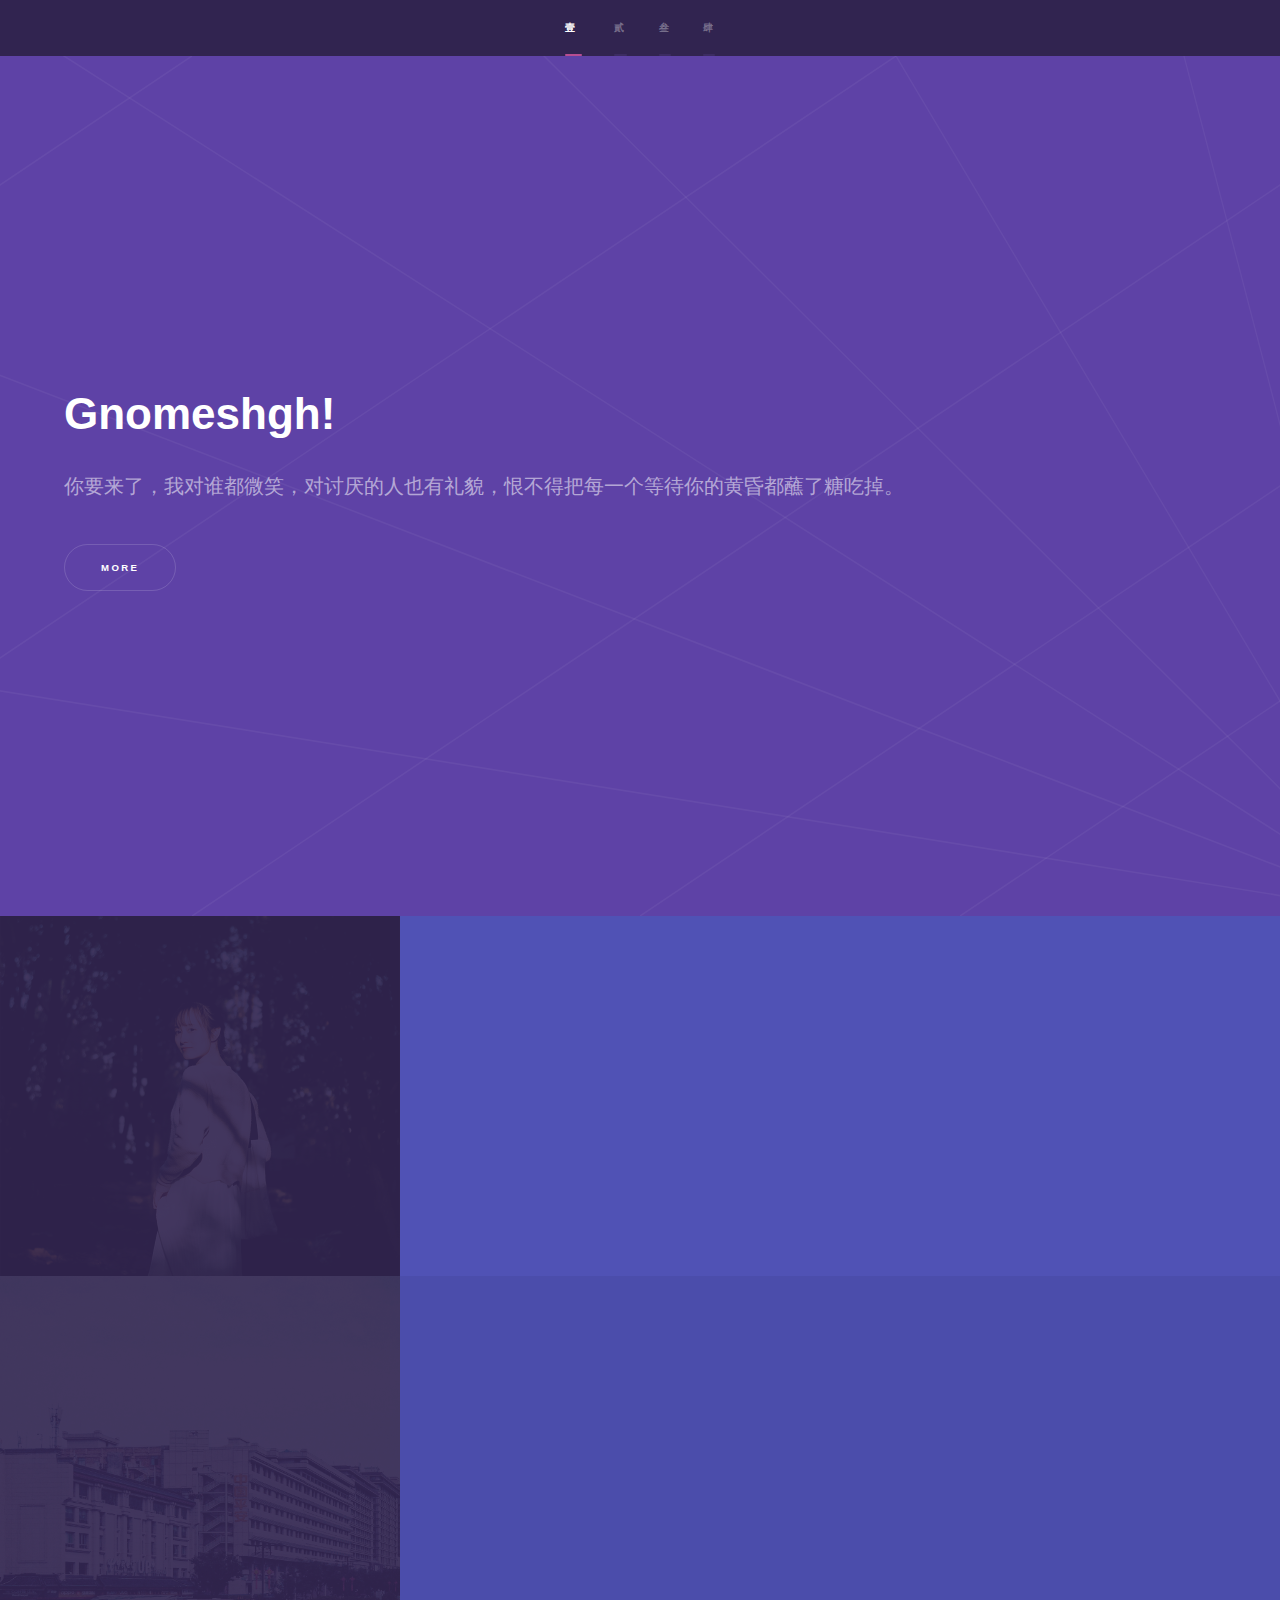
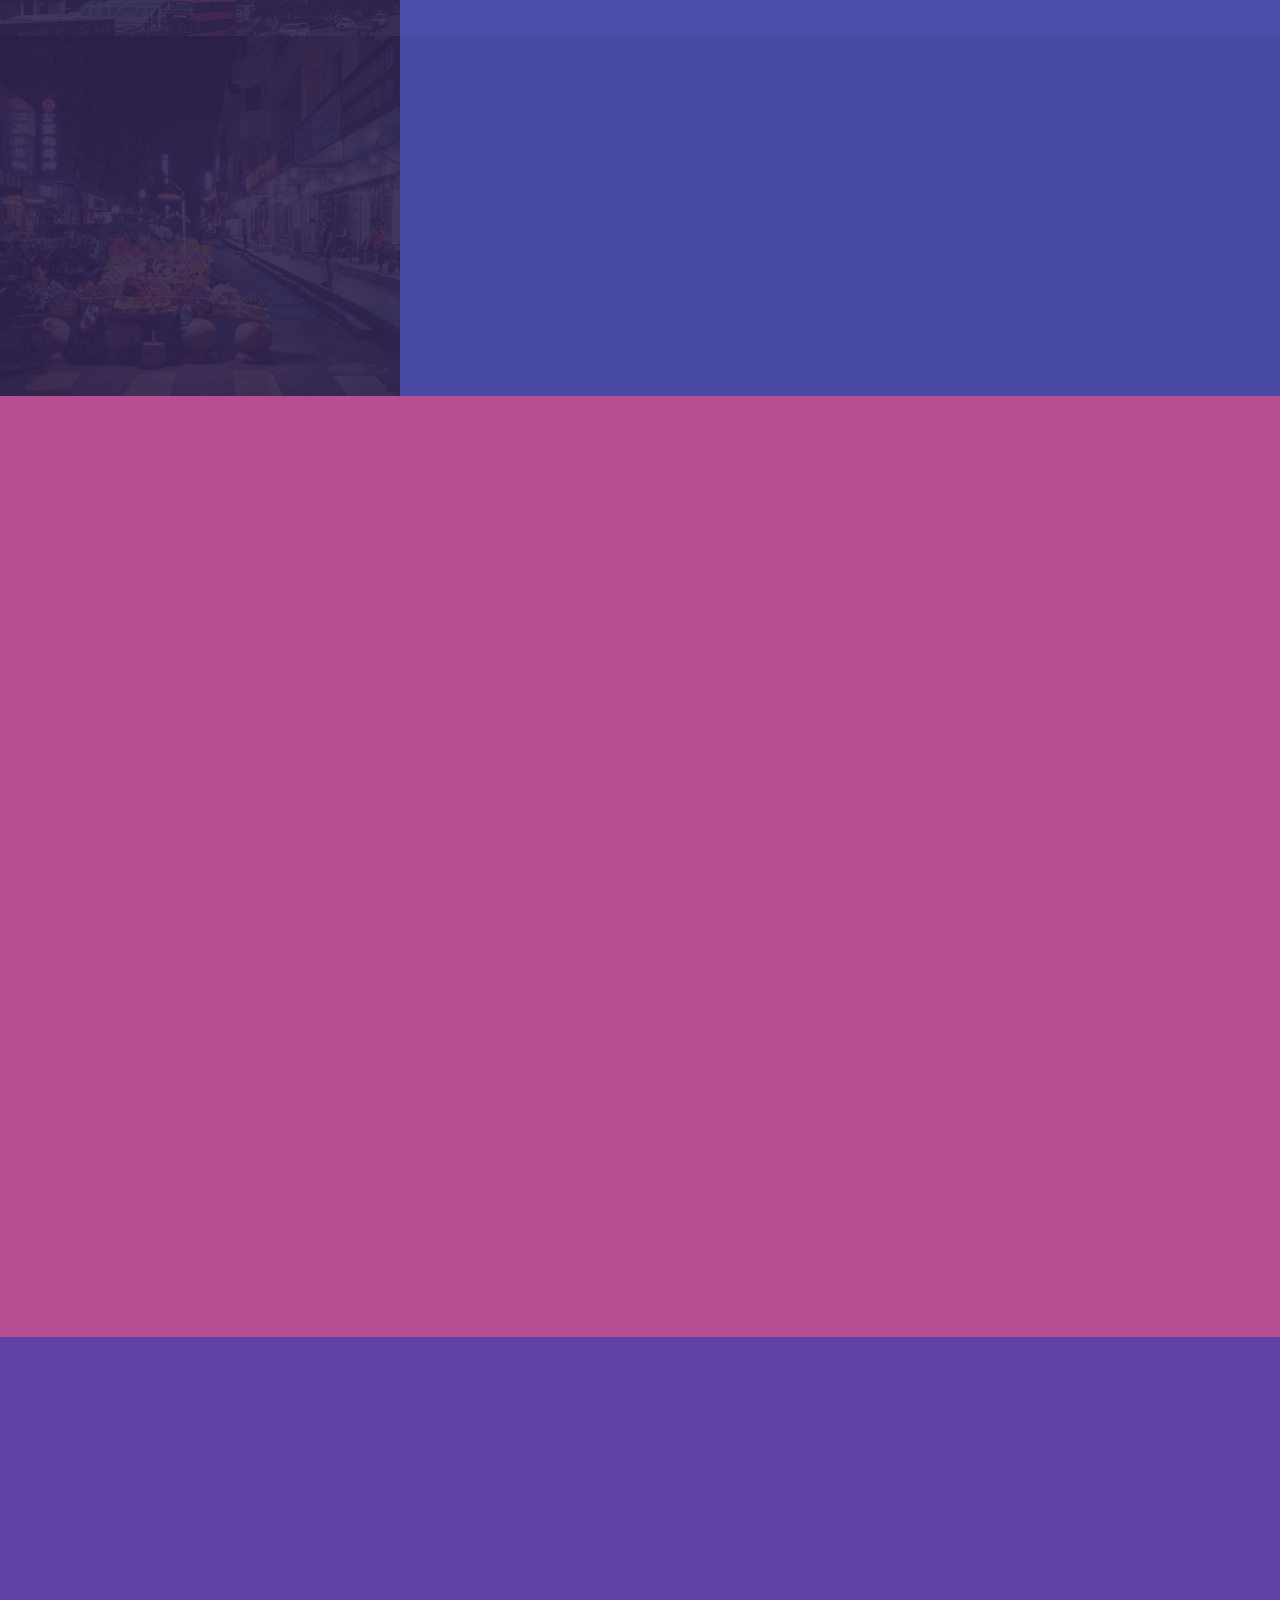
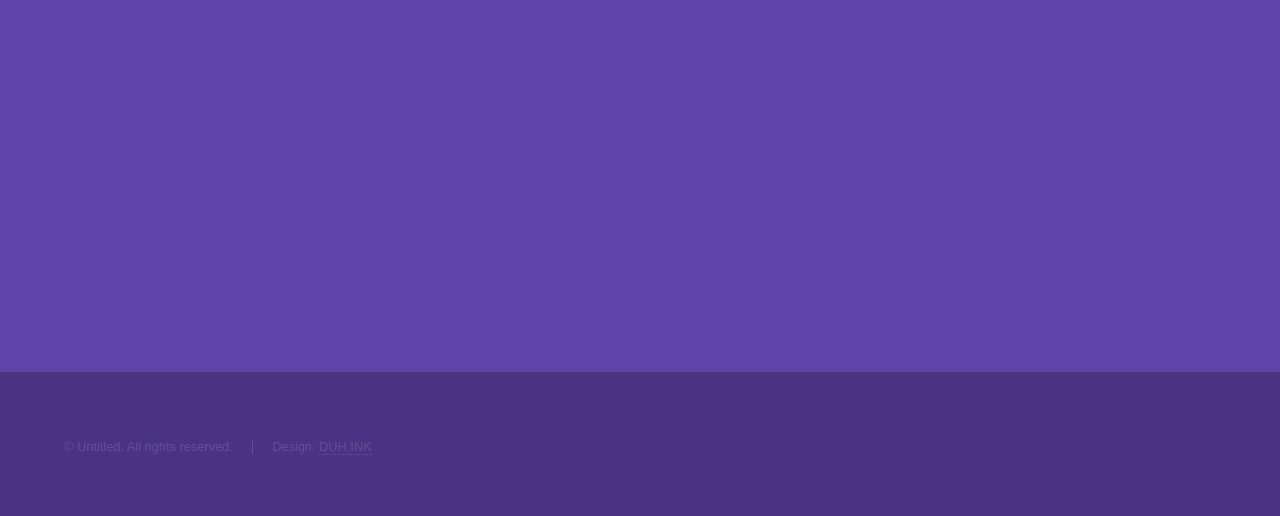
==== commit 4125ef67: "Add files via upload" ====
--- a/index.html
+++ b/index.html
@@ -51,7 +51,7 @@
 									<h2>Sed ipsum dolor</h2>
 									<p>Phasellus convallis elit id ullamcorper pulvinar. Duis aliquam turpis mauris, eu ultricies erat malesuada quis. Aliquam dapibus.</p>
 									<ul class="actions">
-										<li><a href="generic.html" class="button">Learn more</a></li>
+										<li><a href="generic.html" class="button">More</a></li>
 									</ul>
 								</div>
 							</div>
@@ -63,7 +63,7 @@
 									<h2>Feugiat consequat</h2>
 									<p>Phasellus convallis elit id ullamcorper pulvinar. Duis aliquam turpis mauris, eu ultricies erat malesuada quis. Aliquam dapibus.</p>
 									<ul class="actions">
-										<li><a href="generic.html" class="button">Learn more</a></li>
+										<li><a href="generic.html" class="button">Mmore</a></li>
 									</ul>
 								</div>
 							</div>
@@ -75,7 +75,7 @@
 									<h2>Ultricies aliquam</h2>
 									<p>Phasellus convallis elit id ullamcorper pulvinar. Duis aliquam turpis mauris, eu ultricies erat malesuada quis. Aliquam dapibus.</p>
 									<ul class="actions">
-										<li><a href="generic.html" class="button">Learn more</a></li>
+										<li><a href="generic.html" class="button">More</a></li>
 									</ul>
 								</div>
 							</div>
--- a/assets/css/main.css
+++ b/assets/css/main.css
@@ -2596,7 +2596,7 @@
 		.image.fit {
 			display: block;
 			margin: 0 0 2em 0;
-			width: 100%;
+			width: 60%;
 		}
 
 			.image.fit img {
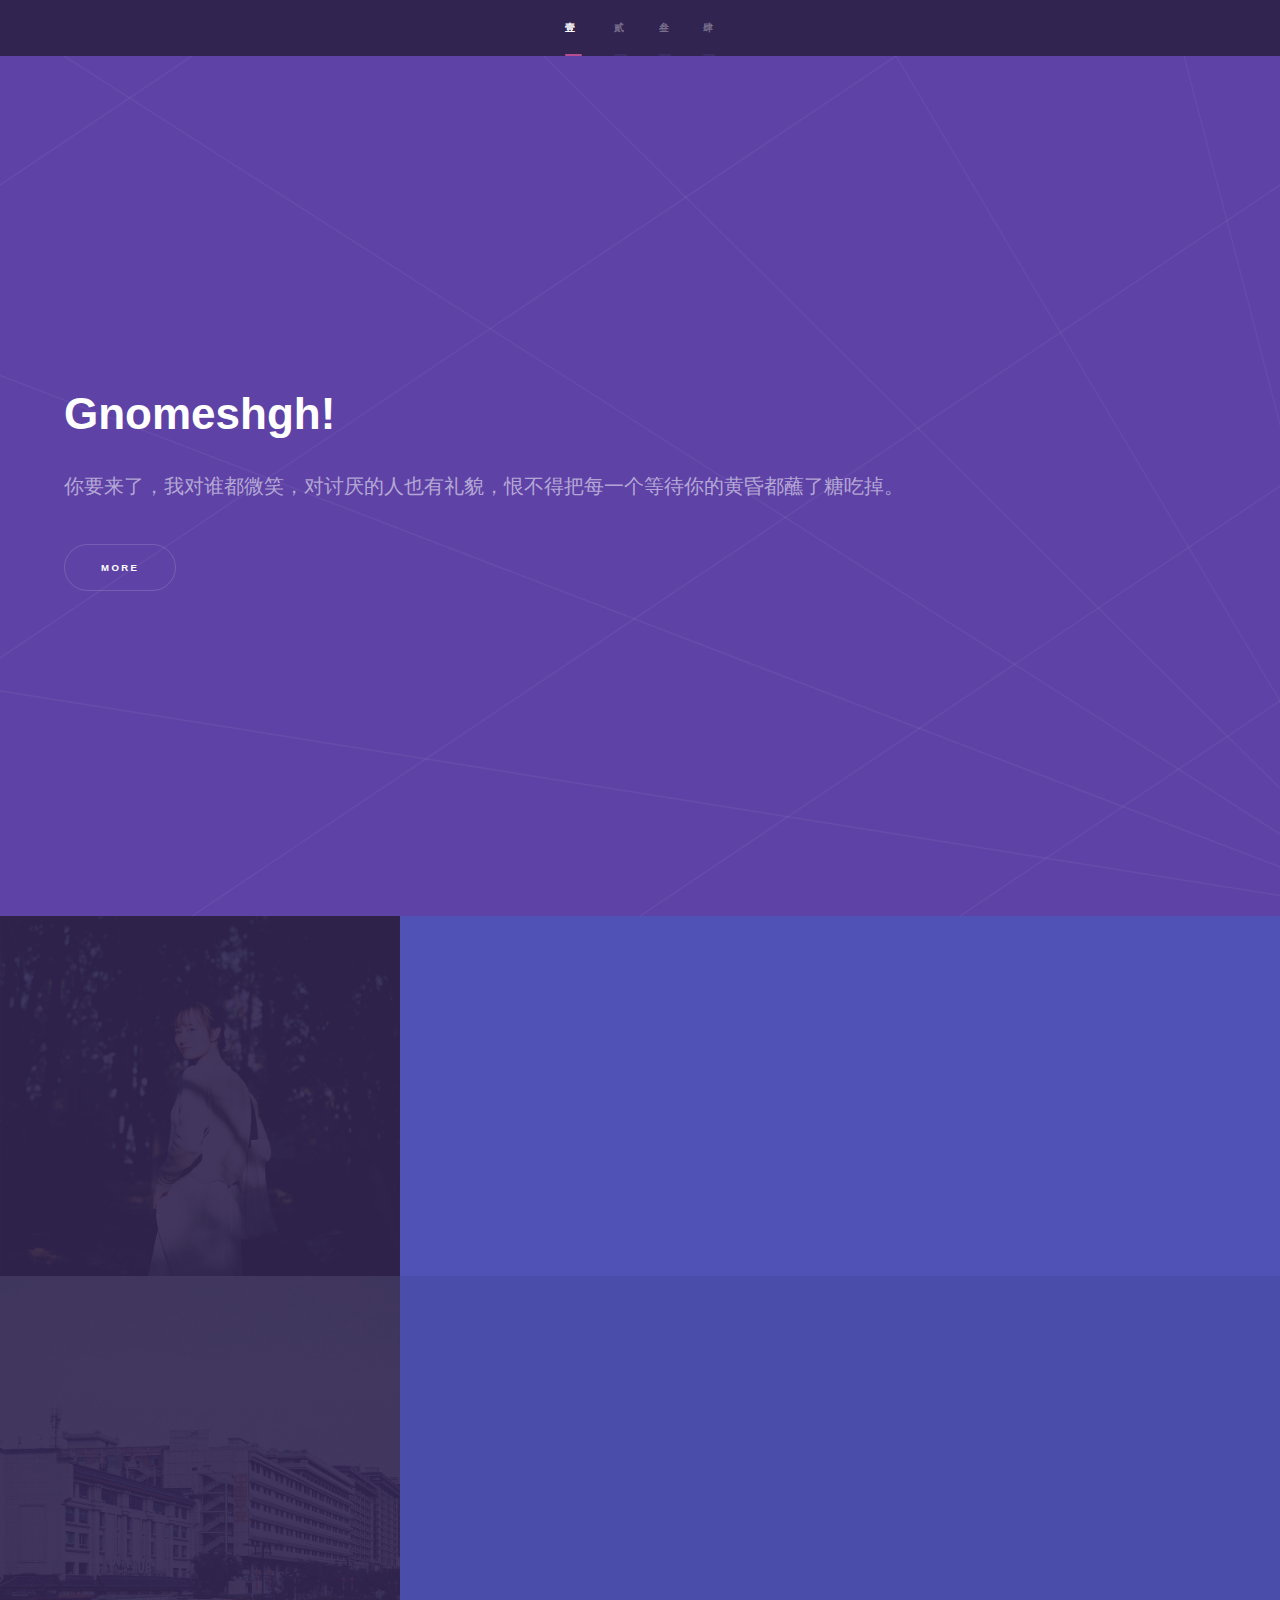
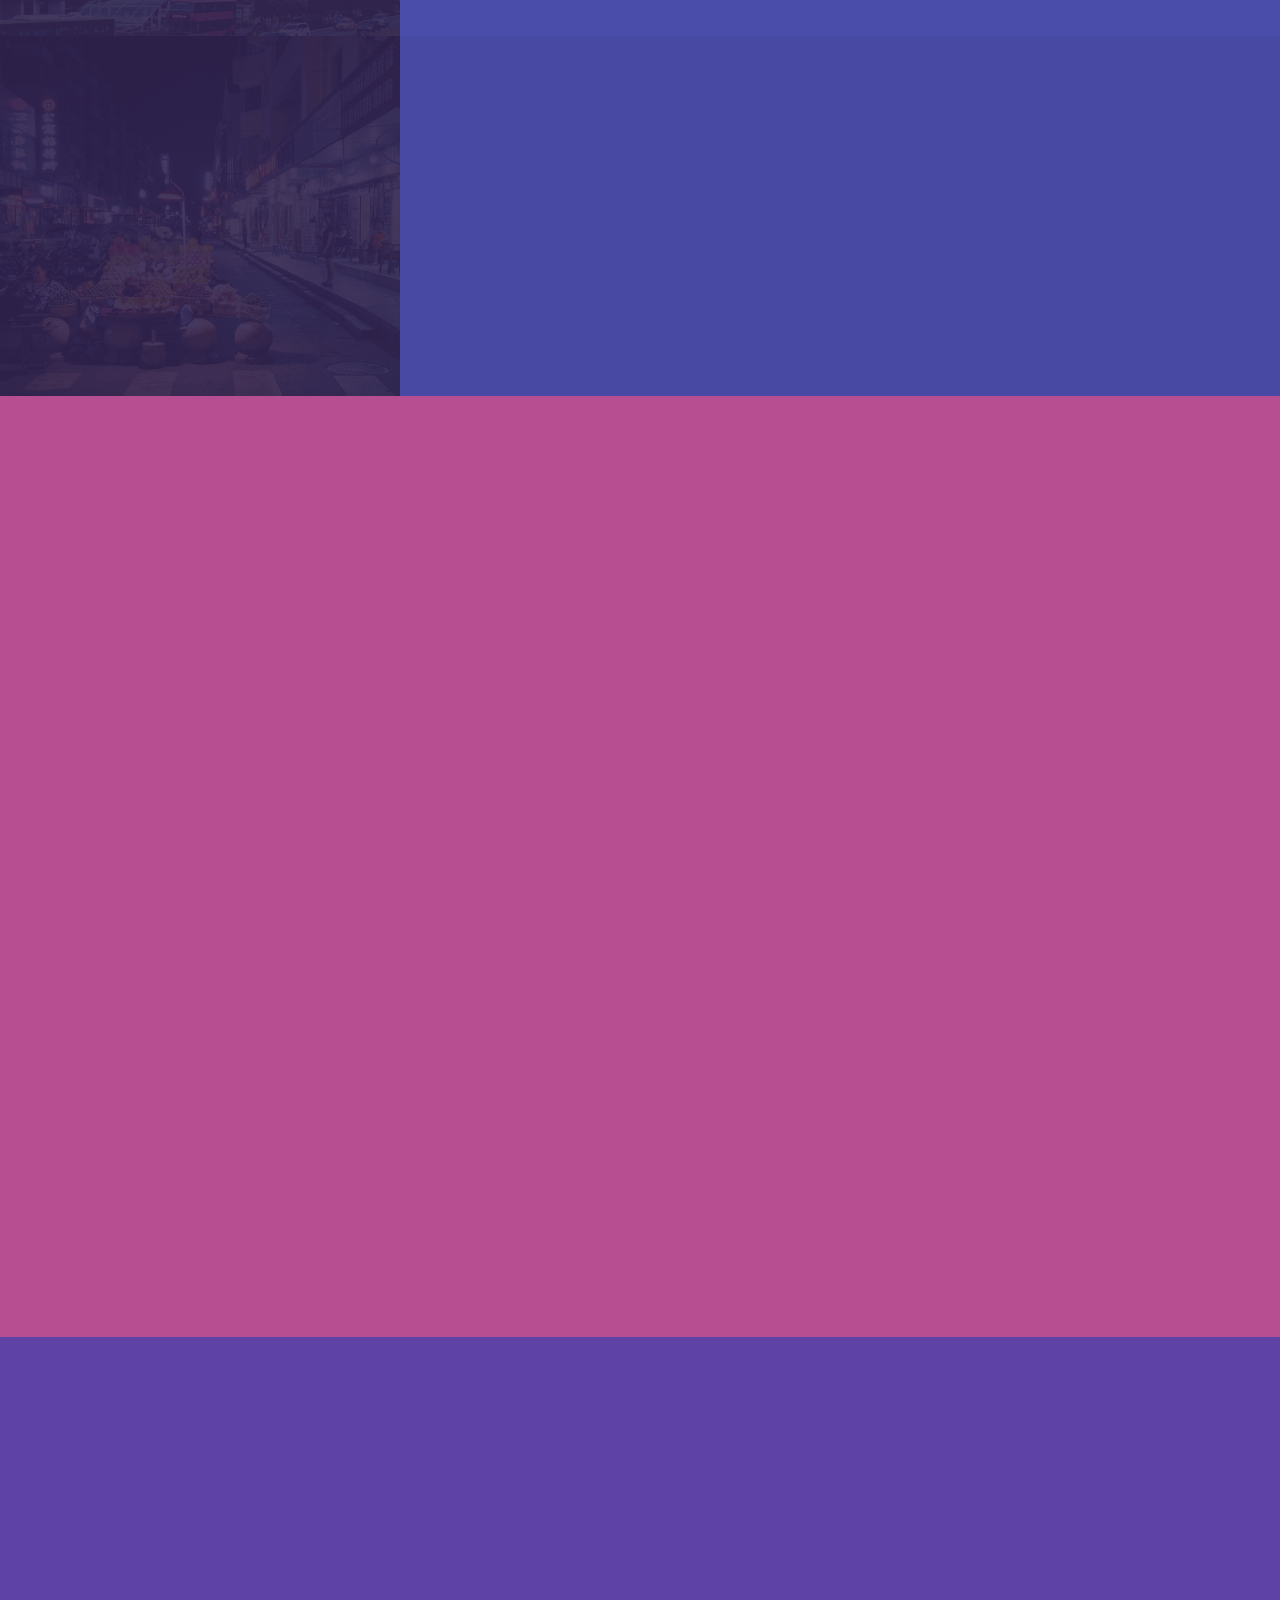
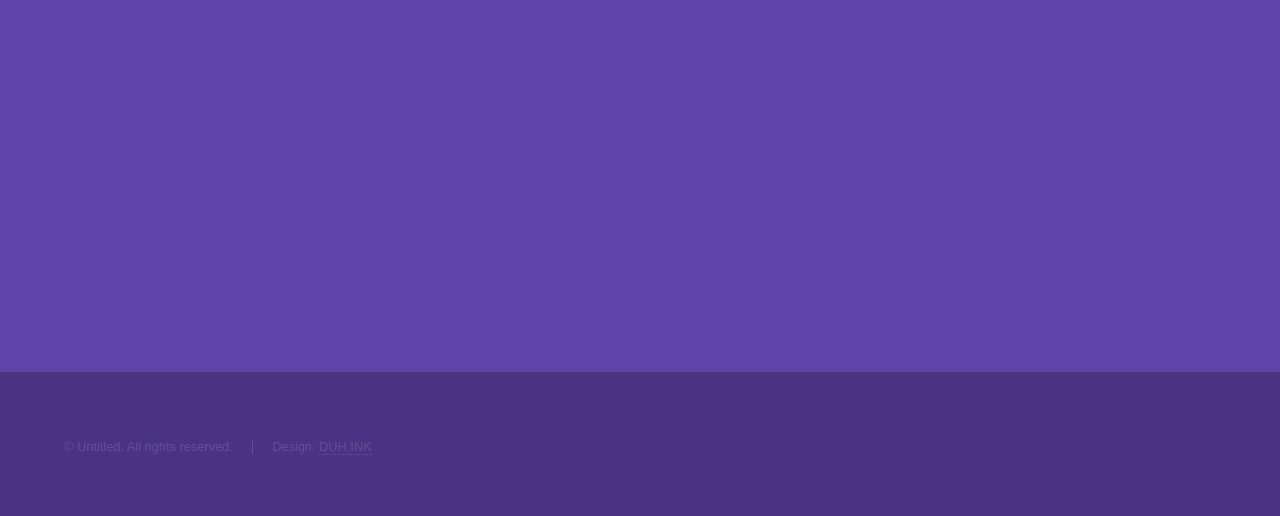
==== commit 1b63a6ac: "Add files via upload" ====
--- a/index.html
+++ b/index.html
@@ -48,8 +48,8 @@
 							<a href="#" class="image"><img src="images/pic09.jpg" alt="" data-position="center center" /></a>
 							<div class="content">
 								<div class="inner">
-									<h2>Sed ipsum dolor</h2>
-									<p>Phasellus convallis elit id ullamcorper pulvinar. Duis aliquam turpis mauris, eu ultricies erat malesuada quis. Aliquam dapibus.</p>
+									<h2>螃蟹在剥我的壳</h2>
+									<p>这世上真话本就不多，一位女子的脸红胜过一大段对白。</p>
 									<ul class="actions">
 										<li><a href="generic.html" class="button">More</a></li>
 									</ul>
@@ -60,10 +60,10 @@
 							<a href="#" class="image"><img src="images/pic07.jpg" alt="" data-position="top center" /></a>
 							<div class="content">
 								<div class="inner">
-									<h2>Feugiat consequat</h2>
-									<p>Phasellus convallis elit id ullamcorper pulvinar. Duis aliquam turpis mauris, eu ultricies erat malesuada quis. Aliquam dapibus.</p>
+									<h2>笔记本在写我</h2>
+									<p>You Are The Apple Of My Eye.&nbsp;&nbsp;&nbsp;&nbsp;&nbsp;---------《kethubhim》</p>
 									<ul class="actions">
-										<li><a href="generic.html" class="button">Mmore</a></li>
+										<li><a href="generic.html" class="button">More</a></li>
 									</ul>
 								</div>
 							</div>
@@ -72,8 +72,8 @@
 							<a href="#" class="image"><img src="images/pic08.jpg" alt="" data-position="25% 25%" /></a>
 							<div class="content">
 								<div class="inner">
-									<h2>Ultricies aliquam</h2>
-									<p>Phasellus convallis elit id ullamcorper pulvinar. Duis aliquam turpis mauris, eu ultricies erat malesuada quis. Aliquam dapibus.</p>
+									<h2>漫天的我落在枫叶上雪花上</h2>
+									<p>理解得越多就越痛苦。知道得越多就越撕裂。但他有着同痛苦相对称的清澈，与绝望相均衡的坚韧。</p>
 									<ul class="actions">
 										<li><a href="generic.html" class="button">More</a></li>
 									</ul>
@@ -115,7 +115,7 @@
 								</section>
 								<section>
 									<span class="icon major fa-gem"></span>
-									<h3>Aliquam urna dapibus</h3>
+									<h3>瓶邪</h3>
 									<p>Phasellus convallis elit id ullam corper amet et pulvinar. Duis aliquam turpis mauris, sed ultricies erat dapibus.</p>
 								</section>
 							</div>
@@ -128,7 +128,7 @@
 				<!-- Three -->
 					<section id="three" class="wrapper style1 fade-up">
 						<div class="inner">
-							<h2>Get in touch</h2>
+							<h2>Get In Touch</h2>
 							<p>你被安稳地爱着呢，应该有做任何事的勇气。</p>
 							<div class="split style1">
 								<section>
@@ -148,7 +148,7 @@
 											</div>
 										</div>
 										<ul class="actions">
-											<li><a href="" class="button submit">Send Message</a></li>
+											<li><a href="" class="button submit">发送消息</a></li>
 										</ul>
 									</form>
 								</section>
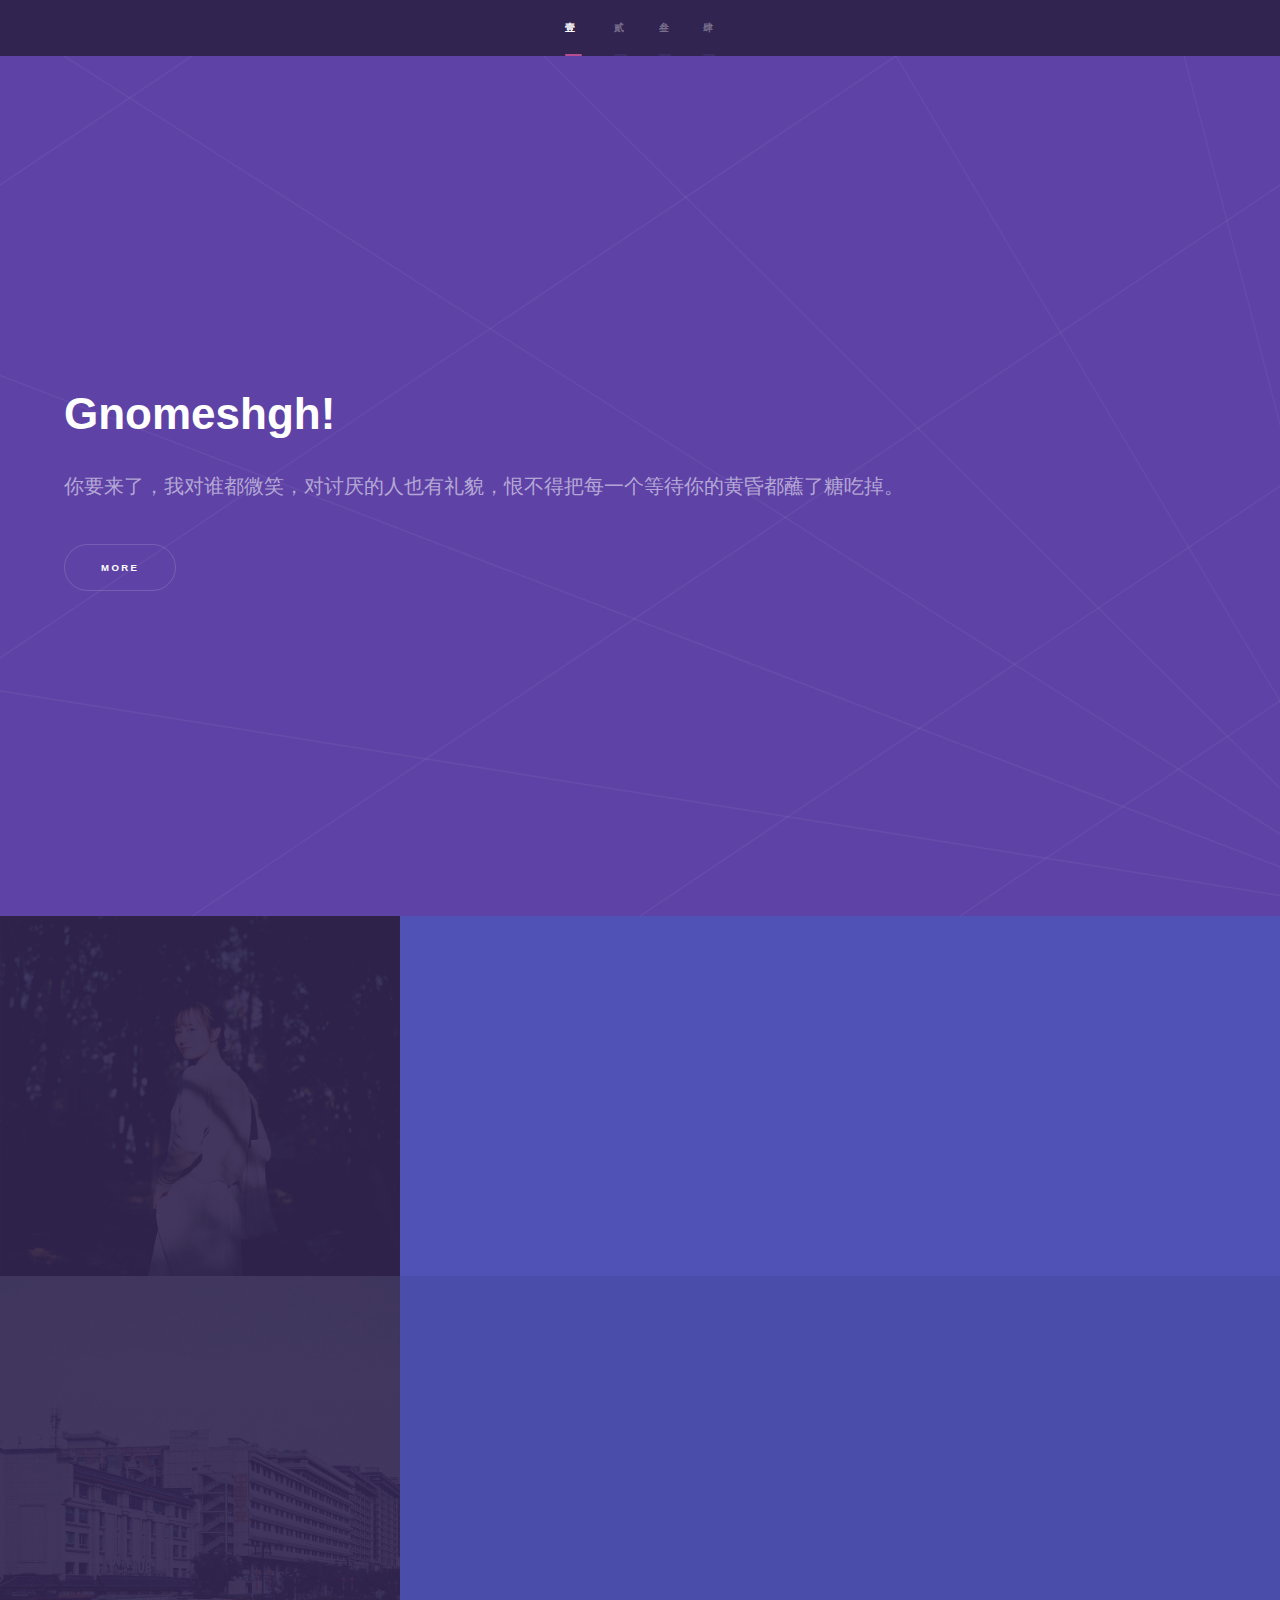
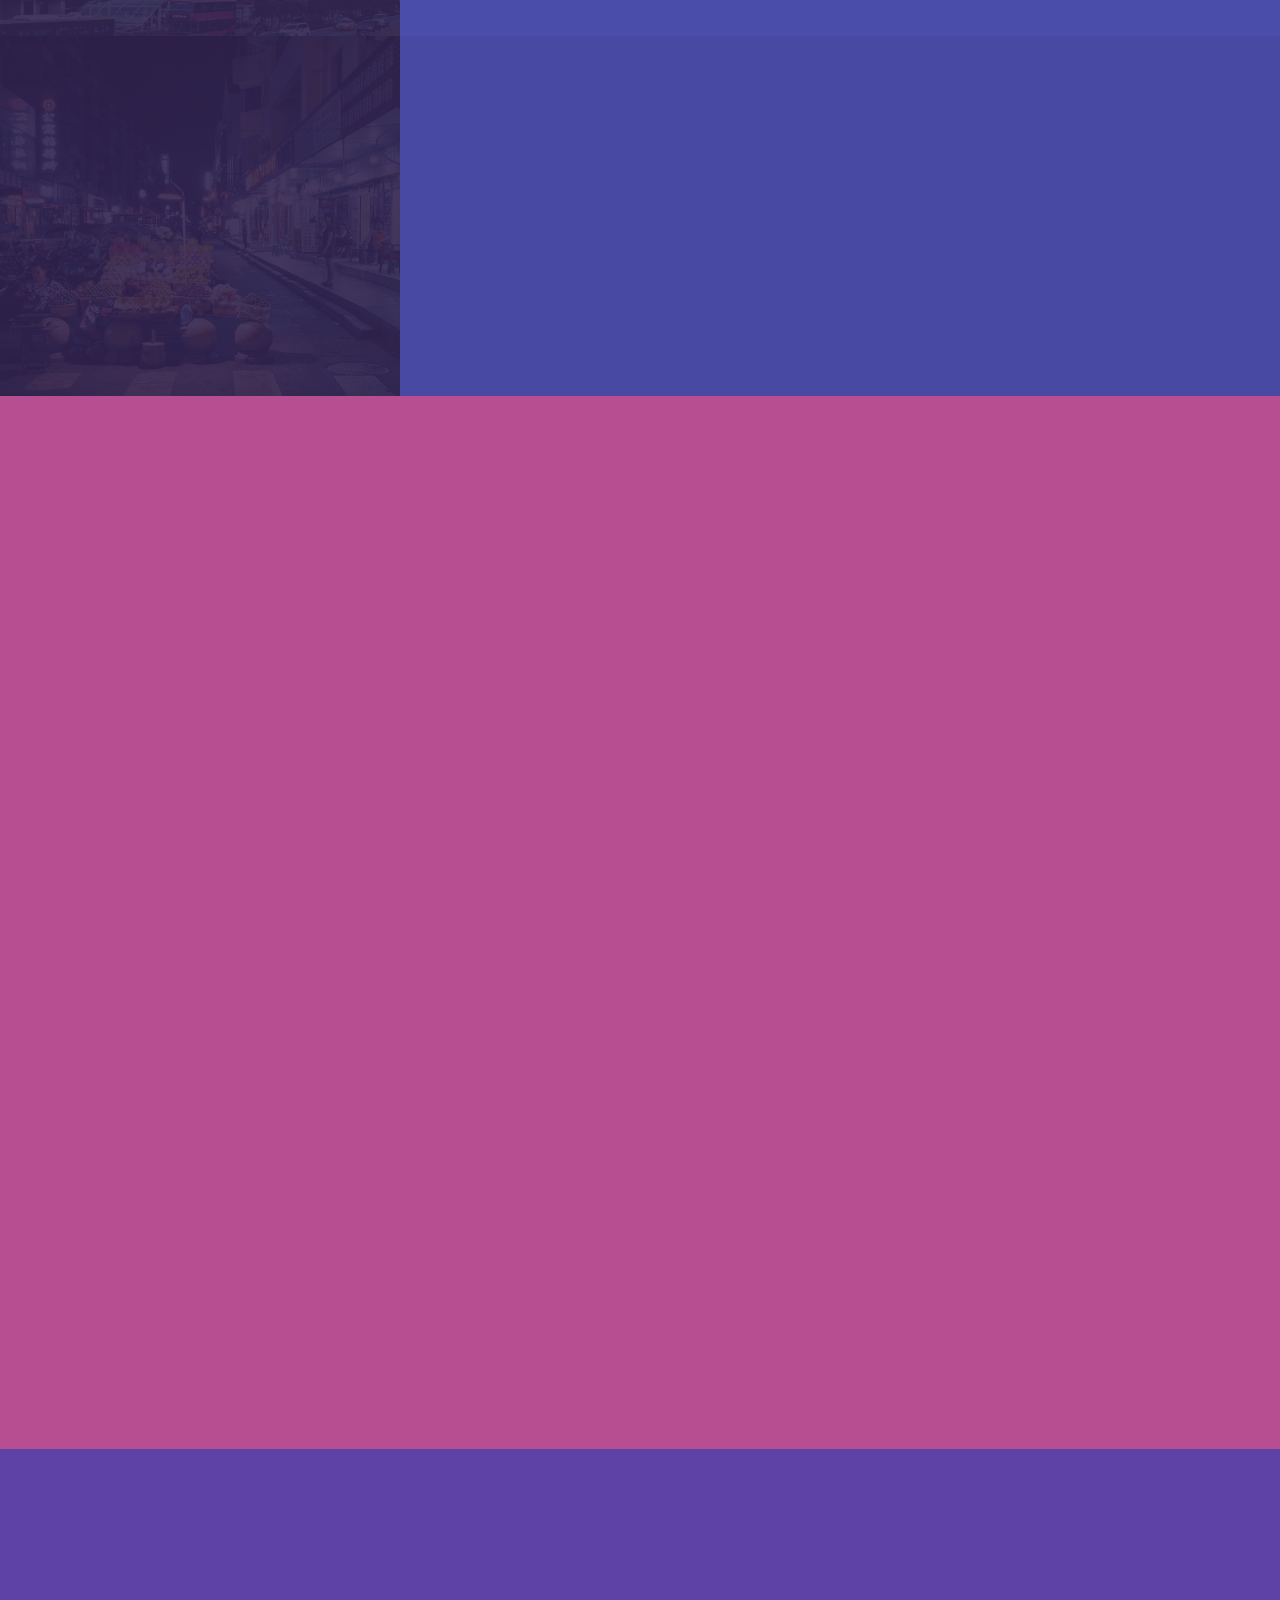
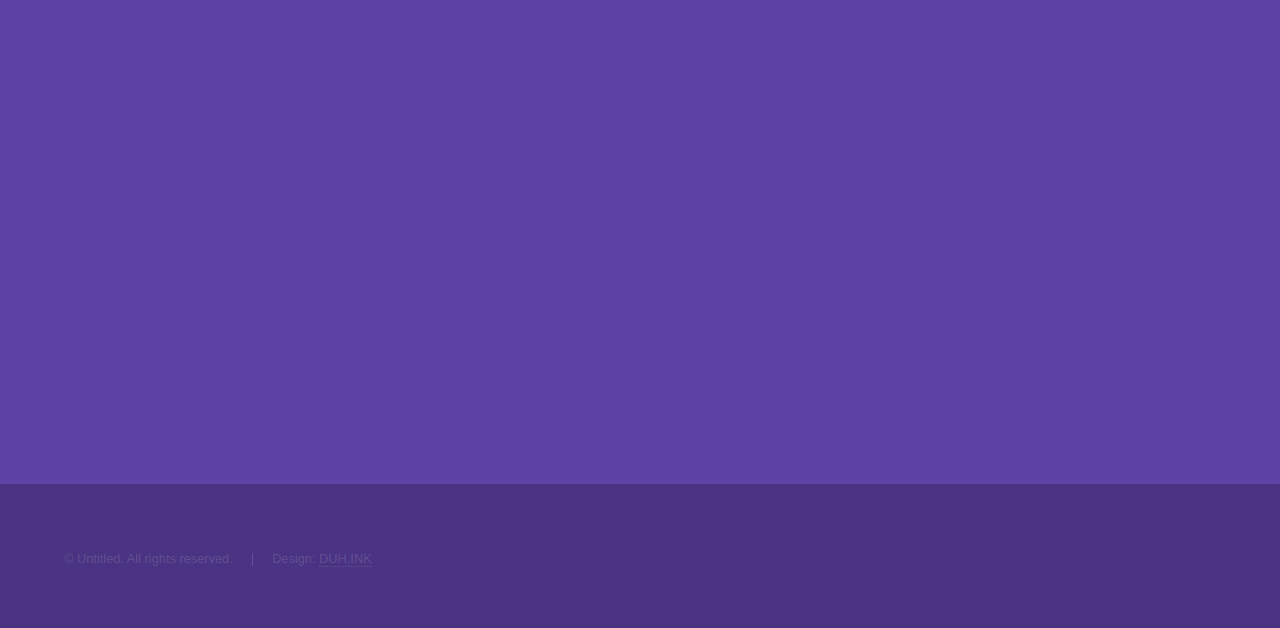
==== commit 4ee5fb12: "Add files via upload" ====
--- a/index.html
+++ b/index.html
@@ -63,7 +63,7 @@
 									<h2>笔记本在写我</h2>
 									<p>You Are The Apple Of My Eye.&nbsp;&nbsp;&nbsp;&nbsp;&nbsp;---------《kethubhim》</p>
 									<ul class="actions">
-										<li><a href="generic.html" class="button">More</a></li>
+										<li><a href="generic01.html" class="button">More</a></li>
 									</ul>
 								</div>
 							</div>
@@ -75,7 +75,7 @@
 									<h2>漫天的我落在枫叶上雪花上</h2>
 									<p>理解得越多就越痛苦。知道得越多就越撕裂。但他有着同痛苦相对称的清澈，与绝望相均衡的坚韧。</p>
 									<ul class="actions">
-										<li><a href="generic.html" class="button">More</a></li>
+										<li><a href="generic02.html" class="button">More</a></li>
 									</ul>
 								</div>
 							</div>
@@ -85,42 +85,42 @@
 				<!-- Two -->
 					<section id="two" class="wrapper style3 fade-up">
 						<div class="inner">
-							<h2>What we do</h2>
-							<p>Phasellus convallis elit id ullamcorper pulvinar. Duis aliquam turpis mauris, eu ultricies erat malesuada quis. Aliquam dapibus, lacus eget hendrerit bibendum, urna est aliquam sem, sit amet imperdiet est velit quis lorem.</p>
+							<h2>春盏</h2>
+							<p>我本是槐花院落闲散的人，满襟酒气。小池塘边跌坐看鱼，眉挑烟火过一生。</p>
 							<div class="features">
 								<section>
 									<span class="icon solid major fa-code"></span>
-									<h3>Lorem ipsum amet</h3>
-									<p>Phasellus convallis elit id ullam corper amet et pulvinar. Duis aliquam turpis mauris, sed ultricies erat dapibus.</p>
+									<h3>孤独</h3>
+									<p>孤独这两个字拆开来看，有孩童，有瓜果，有小犬，有蝴蝶，足以撑起一个盛夏傍晚间的巷子口，人情味十足。稚儿擎瓜柳棚下，细犬逐蝶窄巷中，人间繁华多笑语，惟我空余两鬓风。孩童水果猫狗飞蝶当然热闹，可都和你无关，这就叫孤独。</p>
 								</section>
 								<section>
 									<span class="icon solid major fa-lock"></span>
-									<h3>Aliquam sed nullam</h3>
-									<p>Phasellus convallis elit id ullam corper amet et pulvinar. Duis aliquam turpis mauris, sed ultricies erat dapibus.</p>
+									<h3>你头发乱了喔。</h3>
+									<p>如果我爱你，而你也正巧爱我。你头发乱了时候，我会笑笑地替你拨一拨，然后，手还留恋地在你发上多待几秒。但是，如果我爱你，而你不巧地不爱我。你头发乱了，我只会轻轻地告诉你：“你头发乱了喔。”</p>
 								</section>
 								<section>
 									<span class="icon solid major fa-cog"></span>
-									<h3>Sed erat ullam corper</h3>
-									<p>Phasellus convallis elit id ullam corper amet et pulvinar. Duis aliquam turpis mauris, sed ultricies erat dapibus.</p>
+									<h3>玻璃晴朗</h3>
+									<p>如果可以，想和你游遍四海山川，听京城潭柘寺的钟声，看扬州廿四桥的明月，在天山的冰雪下策马，在珠峰海拔四千米看落日。<br></p>
 								</section>
 								<section>
 									<span class="icon solid major fa-desktop"></span>
-									<h3>Veroeros quis lorem</h3>
-									<p>Phasellus convallis elit id ullam corper amet et pulvinar. Duis aliquam turpis mauris, sed ultricies erat dapibus.</p>
+									<h3>橘子辉煌</h3>
+									<p>如果不可以，我也愿意和你路过县城街角巷尾，小龙坎的火锅很好吃，贡茶一直有很棒的炒酸奶，姜妈花甲的粉丝汤，小淮娘的鸭血粉。</p>
 								</section>
 								<section>
 									<span class="icon solid major fa-link"></span>
-									<h3>Urna quis bibendum</h3>
-									<p>Phasellus convallis elit id ullam corper amet et pulvinar. Duis aliquam turpis mauris, sed ultricies erat dapibus.</p>
+									<h3>冬天</h3>
+									<p>一下雪，西安就成了长安，北京就成了北平，南京就成了金陵，合肥就成了庐州，扬州就变成广陵，苏州就成了姑苏，开封也成了汴梁。</p>
 								</section>
 								<section>
 									<span class="icon major fa-gem"></span>
 									<h3>瓶邪</h3>
-									<p>Phasellus convallis elit id ullam corper amet et pulvinar. Duis aliquam turpis mauris, sed ultricies erat dapibus.</p>
+									<p>"瓶字可以拆为并瓦，意为并肩屋檐下，邪字可以拆为牙耳，可以理解为在鬓间私语。两个字合起来就是我与你，在屋檐下并肩而坐悄悄地在耳边说着别人不懂的秘密。"</p>
 								</section>
 							</div>
 							<ul class="actions">
-								<li><a href="generic.html" class="button">Learn more</a></li>
+								<li><a href="generic03.html" class="button">More</a></li>
 							</ul>
 						</div>
 					</section>
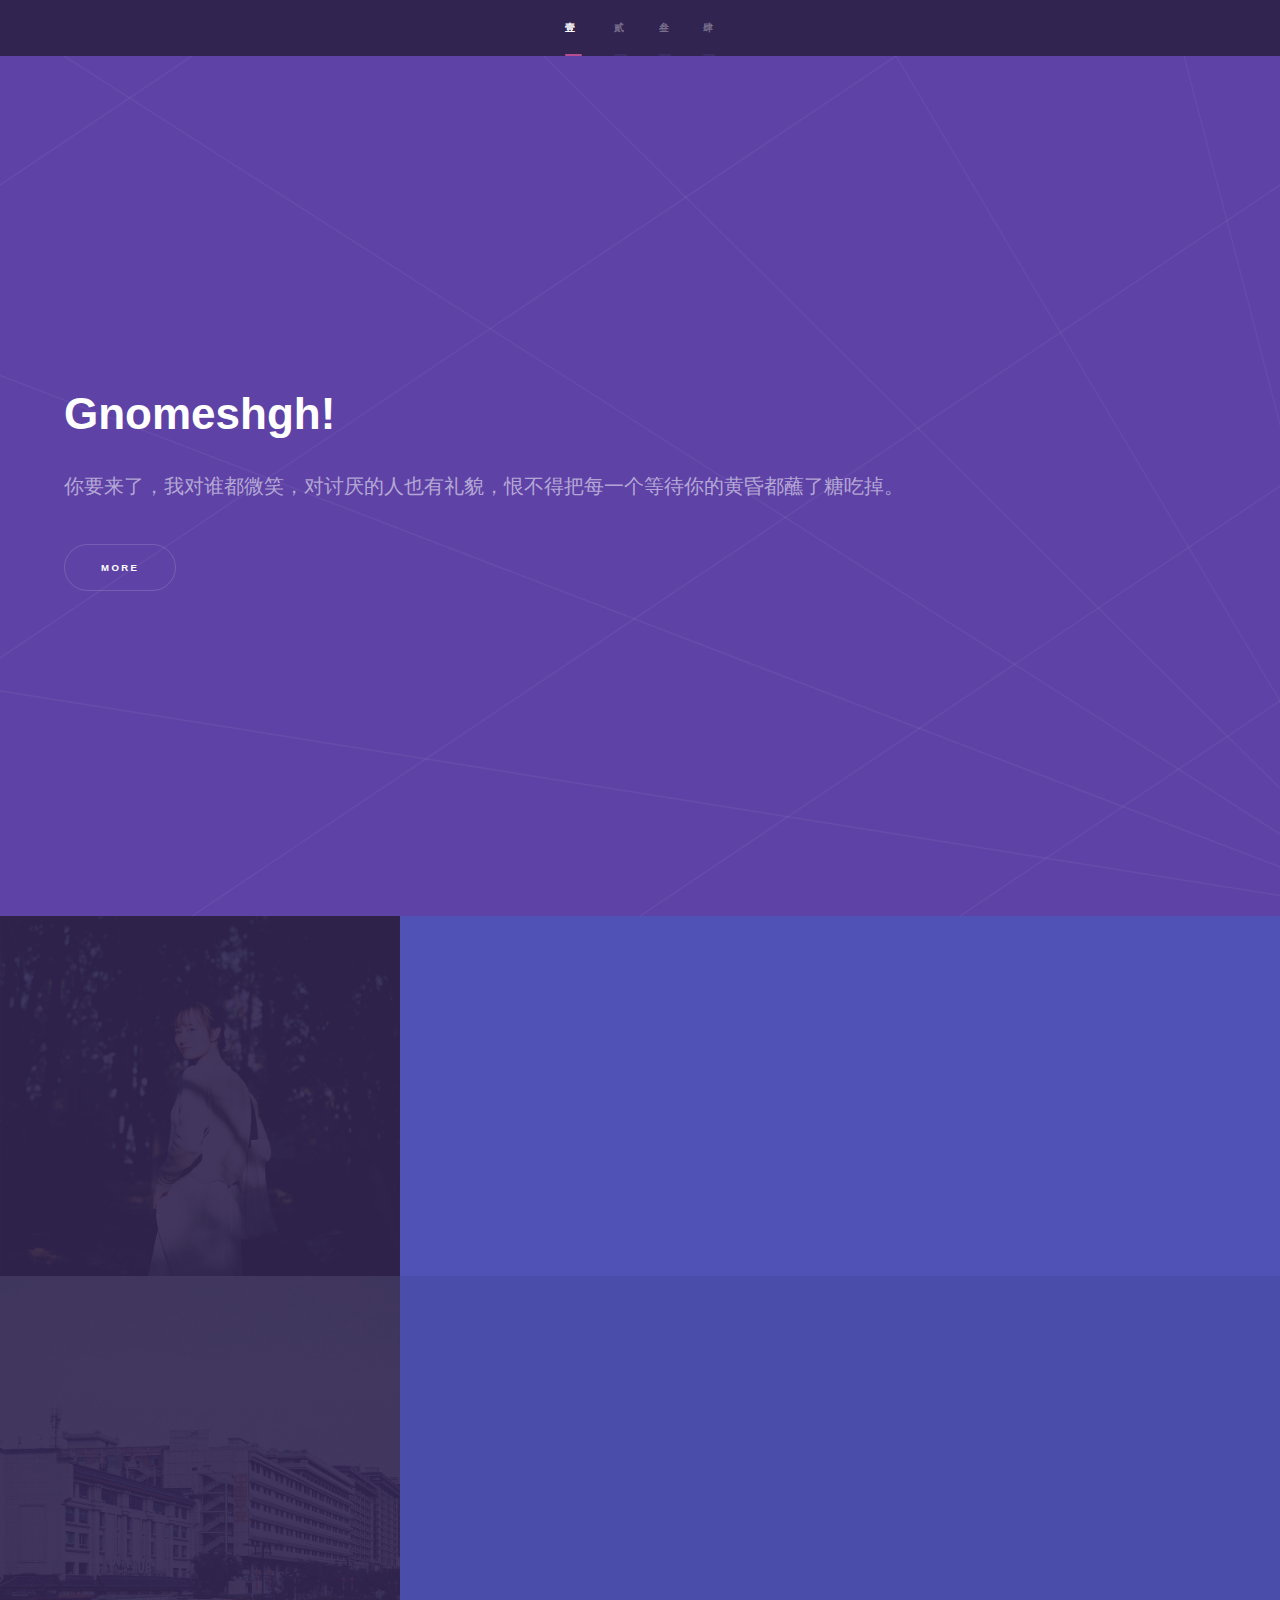
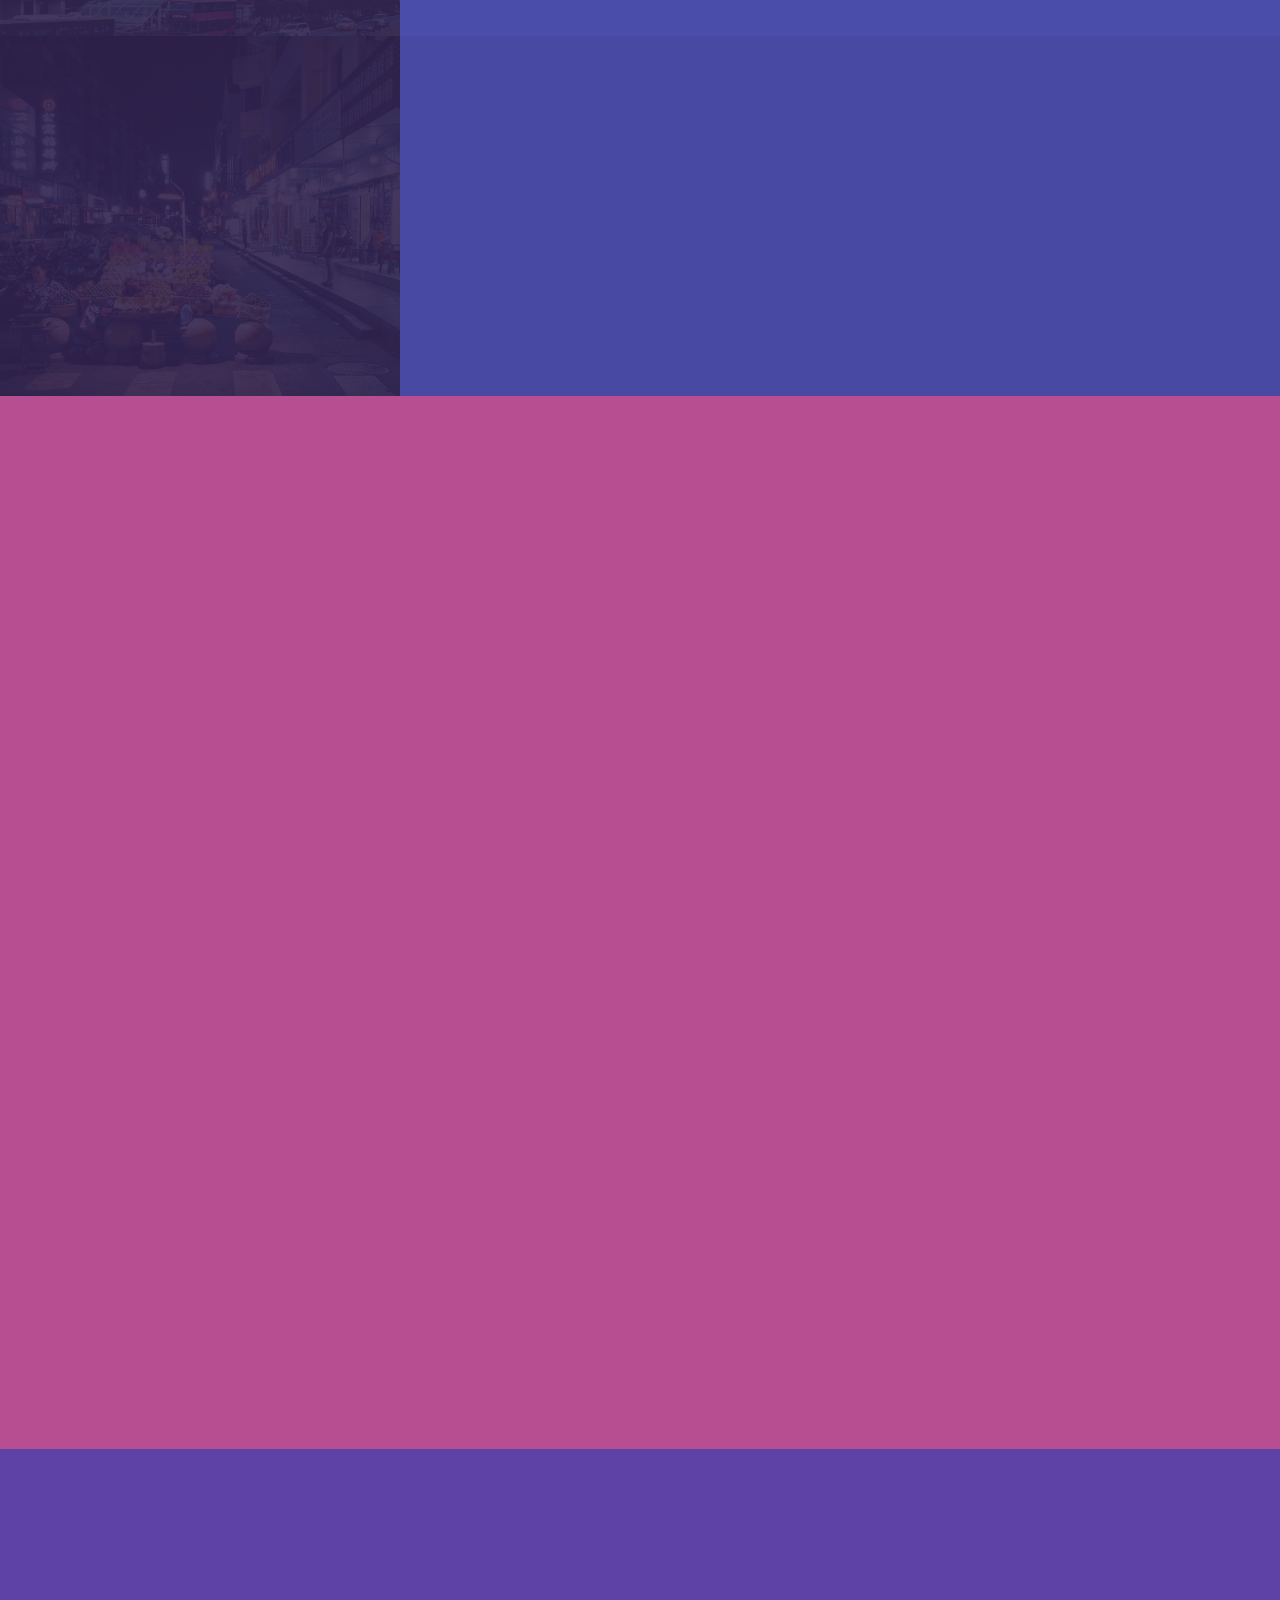
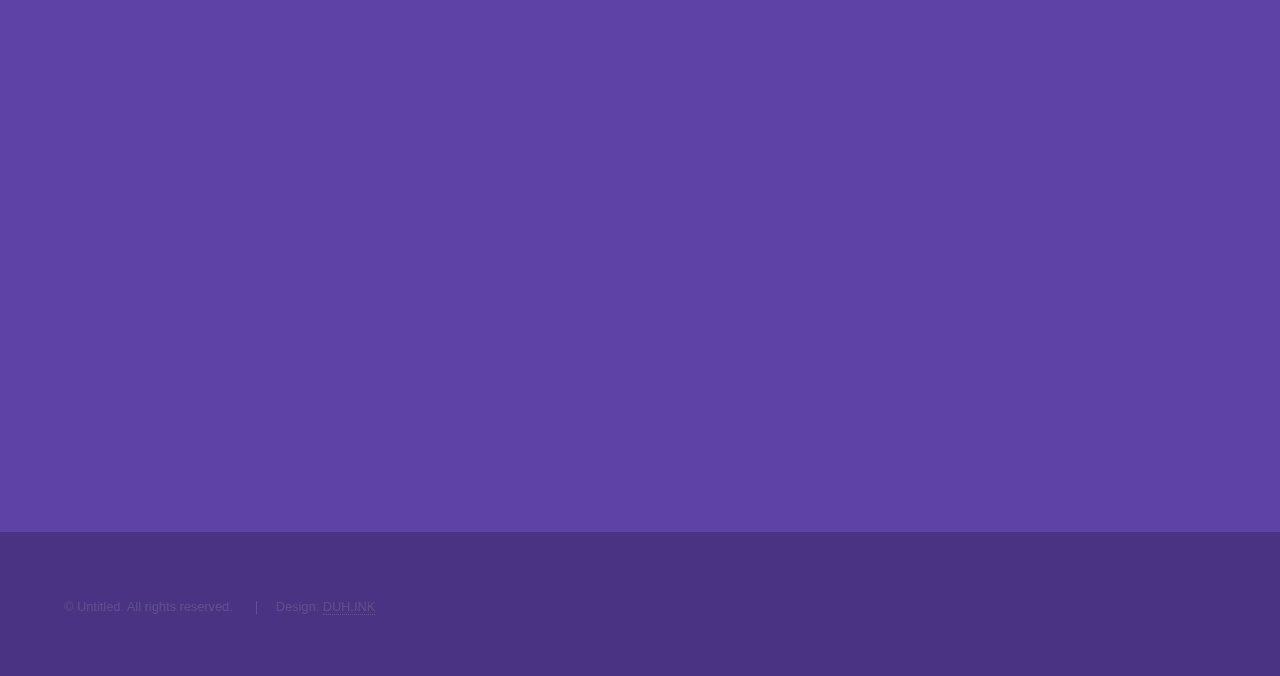
==== commit 5862a074: "Add files via upload" ====
--- a/index.html
+++ b/index.html
@@ -10,10 +10,17 @@
 		<meta charset="utf-8" />
 		<meta name="viewport" content="width=device-width, initial-scale=1, user-scalable=no" />
 		<link rel="stylesheet" href="assets/css/main.css" />
+		
+		
 		<noscript><link rel="stylesheet" href="assets/css/noscript.css" /></noscript>
+		
+		<script>
+			function move_to_message(){
+				alert("该功能尚未实现，请移步留言板。")
+			}
+		</script>
 	</head>
 	<body class="is-preload">
-
 		<!-- Sidebar -->
 			<section id="sidebar">
 				<div class="inner">
@@ -138,19 +145,20 @@
 												<label for="name">Name</label>
 												<input type="text" name="name" id="name" />
 											</div>
-											<div class="field half">
-												<label for="email">Email</label>
-												<input type="text" name="email" id="email" />
-											</div>
+											
 											<div class="field">
 												<label for="message">Message</label>
 												<textarea name="message" id="message" rows="5"></textarea>
 											</div>
 										</div>
 										<ul class="actions">
-											<li><a href="" class="button submit">发送消息</a></li>
+											<li><button onclick="move_to_message()">发送消息</button></li>
+											
 										</ul>
 									</form>
+									<a href="elements.html" class="button submit">前往留言板</a>
+									<a href="http://wpa.qq.com/msgrd?v=3&uin=&site=qq&menu=yes" class="button submit">使用QQ联系</a>
+									<a href="" class="button submit">假装还有个按钮</a>
 								</section>
 								<section>
 									<ul class="contact">
@@ -190,7 +198,8 @@
 			<footer id="footer" class="wrapper style1-alt">
 				<div class="inner">
 					<ul class="menu">
-						<li>&copy; Untitled. All rights reserved.</li><li>Design: <a href="http://www.duh.ink">DUH.INK</a></li>
+						<li>&copy; Untitled. All rights reserved.</li>
+						<li>Design: <a href="http://www.duh.ink">DUH.INK</a></li>
 					</ul>
 				</div>
 			</footer>
@@ -203,6 +212,6 @@
 			<script src="assets/js/breakpoints.min.js"></script>
 			<script src="assets/js/util.js"></script>
 			<script src="assets/js/main.js"></script>
-
+				
 	</body>
 </html>--- a/assets/css/main.css
+++ b/assets/css/main.css
@@ -2596,7 +2596,7 @@
 		.image.fit {
 			display: block;
 			margin: 0 0 2em 0;
-			width: 60%;
+			width: 80%;
 		}
 
 			.image.fit img {
